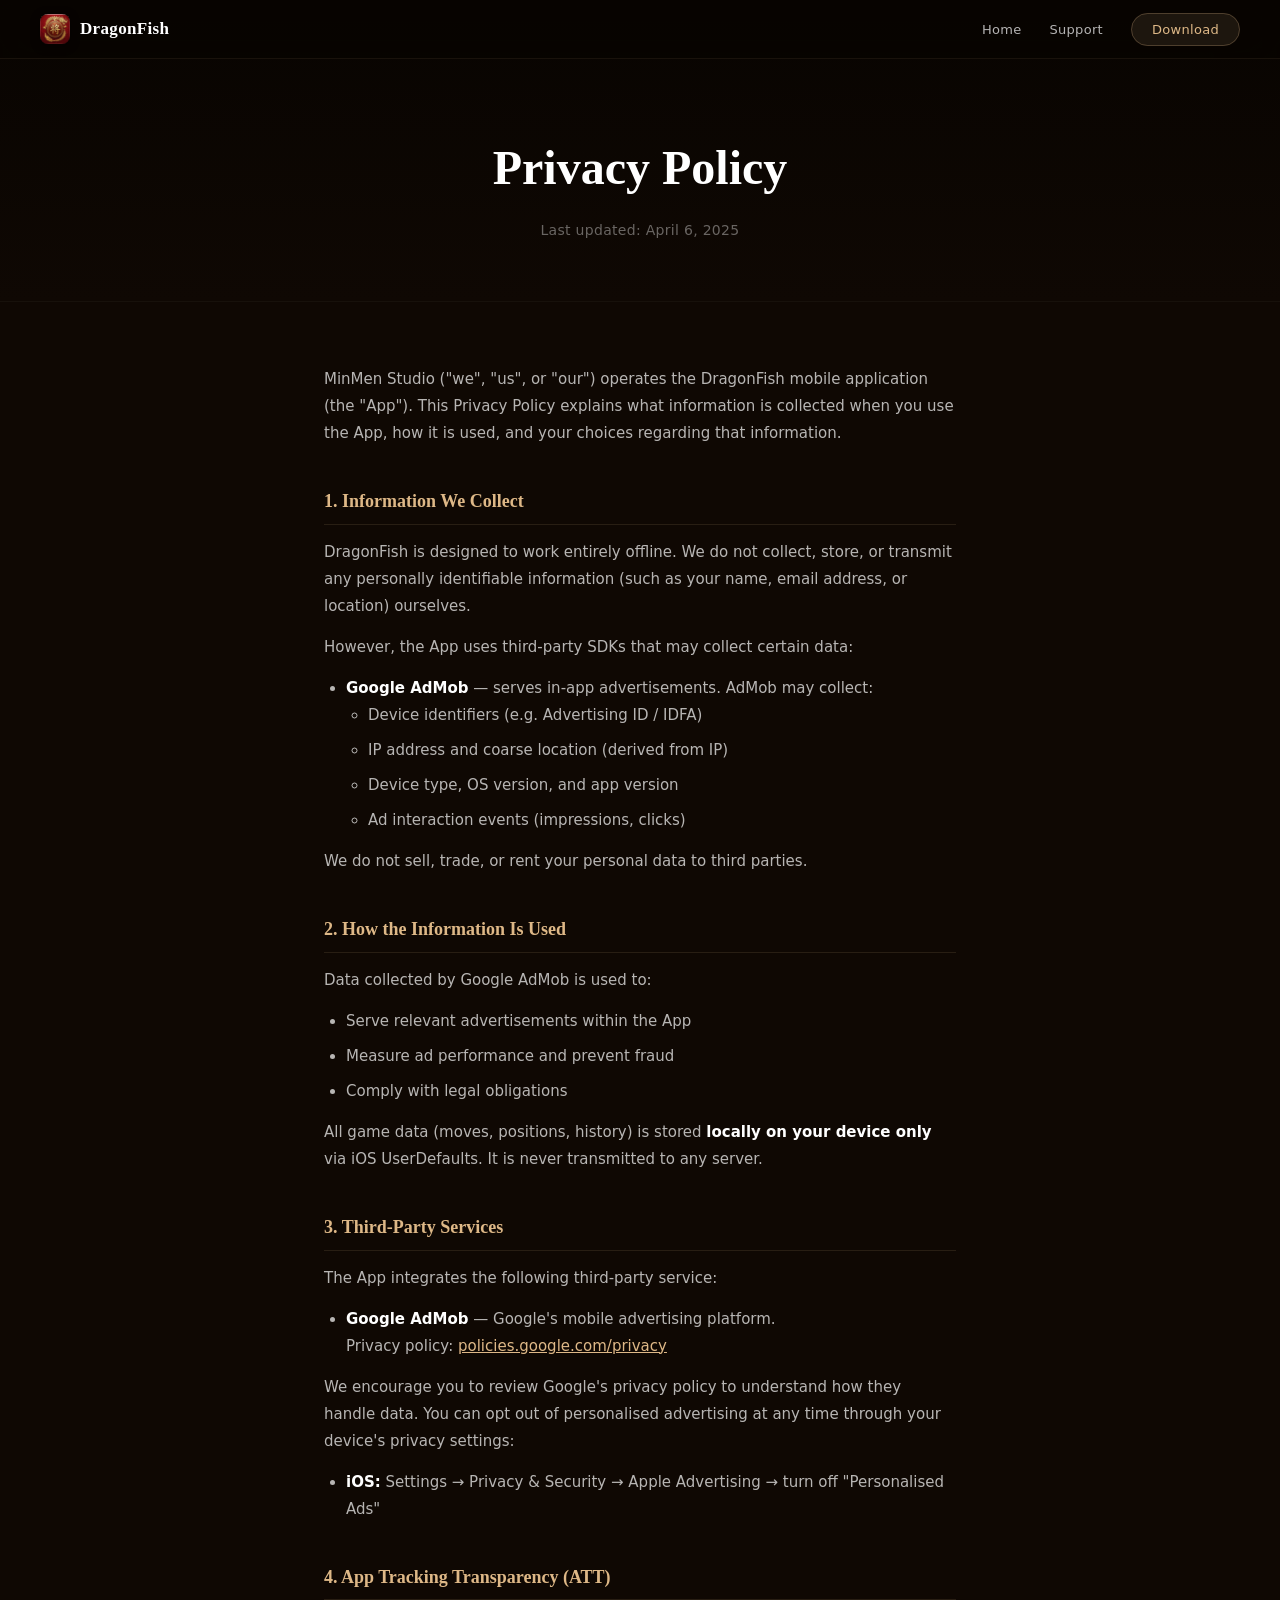
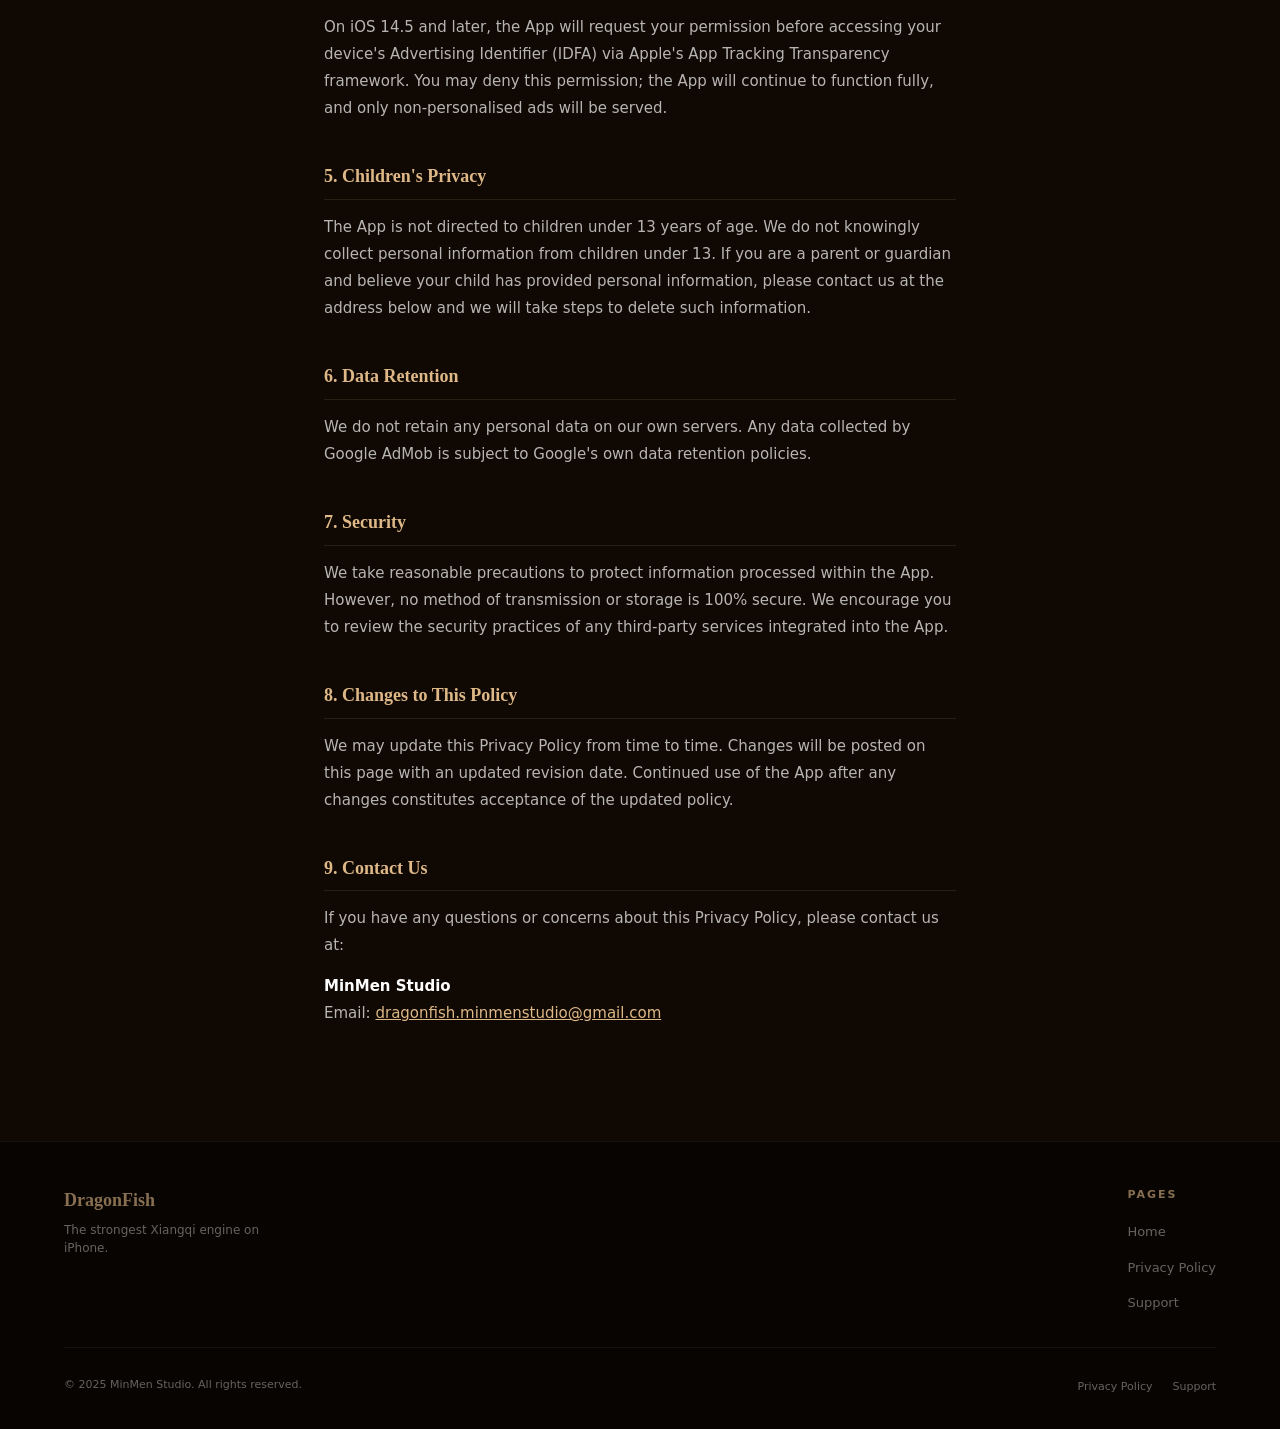
==== privacy.html @ 388de505 "Initial launch: homepage, privacy, support pages" ====
<!DOCTYPE html>
<html lang="en">
<head>
  <meta charset="UTF-8" />
  <meta name="viewport" content="width=device-width, initial-scale=1.0" />
  <title>Privacy Policy — DragonFish</title>
  <meta name="description" content="Privacy Policy for DragonFish — Xiangqi Engine iOS app." />
  <meta name="theme-color" content="#0f0803" />
  <link rel="icon" type="image/png" href="assets/icon/AppIcon-1024.png" />
  <link rel="stylesheet" href="assets/css/style.css" />
</head>
<body>

<!-- ====== NAVBAR ====== -->
<nav class="nav">
  <a href="index.html" class="nav-brand">
    <img src="assets/icon/AppIcon-1024.png" alt="DragonFish icon" />
    <span class="nav-brand-name">DragonFish</span>
  </a>
  <ul class="nav-links">
    <li><a href="index.html">Home</a></li>
    <li><a href="support.html">Support</a></li>
    <li><a href="index.html#download" class="nav-cta">Download</a></li>
  </ul>
</nav>

<!-- ====== PAGE HERO ====== -->
<div class="page-hero">
  <h1>Privacy Policy</h1>
  <p>Last updated: April 6, 2025</p>
</div>

<!-- ====== CONTENT ====== -->
<div class="page-content">

  <p>
    MinMen Studio ("we", "us", or "our") operates the DragonFish mobile application (the "App").
    This Privacy Policy explains what information is collected when you use the App, how it is used,
    and your choices regarding that information.
  </p>

  <h2>1. Information We Collect</h2>
  <p>
    DragonFish is designed to work entirely offline. We do not collect, store, or transmit any
    personally identifiable information (such as your name, email address, or location) ourselves.
  </p>
  <p>However, the App uses third-party SDKs that may collect certain data:</p>
  <ul>
    <li>
      <strong>Google AdMob</strong> — serves in-app advertisements. AdMob may collect:
      <ul>
        <li>Device identifiers (e.g. Advertising ID / IDFA)</li>
        <li>IP address and coarse location (derived from IP)</li>
        <li>Device type, OS version, and app version</li>
        <li>Ad interaction events (impressions, clicks)</li>
      </ul>
    </li>
  </ul>
  <p>
    We do not sell, trade, or rent your personal data to third parties.
  </p>

  <h2>2. How the Information Is Used</h2>
  <p>Data collected by Google AdMob is used to:</p>
  <ul>
    <li>Serve relevant advertisements within the App</li>
    <li>Measure ad performance and prevent fraud</li>
    <li>Comply with legal obligations</li>
  </ul>
  <p>
    All game data (moves, positions, history) is stored <strong>locally on your device only</strong>
    via iOS UserDefaults. It is never transmitted to any server.
  </p>

  <h2>3. Third-Party Services</h2>
  <p>The App integrates the following third-party service:</p>
  <ul>
    <li>
      <strong>Google AdMob</strong> — Google's mobile advertising platform.<br />
      Privacy policy: <a href="https://policies.google.com/privacy" target="_blank" rel="noopener noreferrer">policies.google.com/privacy</a>
    </li>
  </ul>
  <p>
    We encourage you to review Google's privacy policy to understand how they handle data.
    You can opt out of personalised advertising at any time through your device's privacy settings:
  </p>
  <ul>
    <li><strong>iOS:</strong> Settings → Privacy &amp; Security → Apple Advertising → turn off "Personalised Ads"</li>
  </ul>

  <h2>4. App Tracking Transparency (ATT)</h2>
  <p>
    On iOS 14.5 and later, the App will request your permission before accessing your device's
    Advertising Identifier (IDFA) via Apple's App Tracking Transparency framework. You may
    deny this permission; the App will continue to function fully, and only non-personalised
    ads will be served.
  </p>

  <h2>5. Children's Privacy</h2>
  <p>
    The App is not directed to children under 13 years of age. We do not knowingly collect
    personal information from children under 13. If you are a parent or guardian and believe
    your child has provided personal information, please contact us at the address below and
    we will take steps to delete such information.
  </p>

  <h2>6. Data Retention</h2>
  <p>
    We do not retain any personal data on our own servers. Any data collected by Google AdMob
    is subject to Google's own data retention policies.
  </p>

  <h2>7. Security</h2>
  <p>
    We take reasonable precautions to protect information processed within the App. However,
    no method of transmission or storage is 100% secure. We encourage you to review the
    security practices of any third-party services integrated into the App.
  </p>

  <h2>8. Changes to This Policy</h2>
  <p>
    We may update this Privacy Policy from time to time. Changes will be posted on this page
    with an updated revision date. Continued use of the App after any changes constitutes
    acceptance of the updated policy.
  </p>

  <h2>9. Contact Us</h2>
  <p>
    If you have any questions or concerns about this Privacy Policy, please contact us at:
  </p>
  <p>
    <strong>MinMen Studio</strong><br />
    Email: <a href="mailto:dragonfish.minmenstudio@gmail.com">dragonfish.minmenstudio@gmail.com</a>
  </p>

</div>

<!-- ====== FOOTER ====== -->
<footer>
  <div class="footer-inner">
    <div class="footer-top">
      <div class="footer-brand-col">
        <div class="footer-logo">DragonFish</div>
        <p>The strongest Xiangqi engine on iPhone.</p>
      </div>
      <nav class="footer-nav" aria-label="Footer navigation">
        <h4>Pages</h4>
        <ul>
          <li><a href="index.html">Home</a></li>
          <li><a href="privacy.html">Privacy Policy</a></li>
          <li><a href="support.html">Support</a></li>
        </ul>
      </nav>
    </div>
    <div class="footer-bottom">
      <span class="footer-copy">&copy; 2025 MinMen Studio. All rights reserved.</span>
      <ul class="footer-legal">
        <li><a href="privacy.html">Privacy Policy</a></li>
        <li><a href="support.html">Support</a></li>
      </ul>
    </div>
  </div>
</footer>

</body>
</html>
---- assets/css/style.css ----
/* ============================================================
   DragonFish — Shared Stylesheet
   dragonfishvn.github.io
   ============================================================ */

/* ----- Reset & Box Model ----- */
*, *::before, *::after { box-sizing: border-box; margin: 0; padding: 0; }
img, video { max-width: 100%; display: block; }
a { color: inherit; }

/* ----- Design Tokens ----- */
:root {
  --bg0:  #080401;
  --bg1:  #0f0803;
  --bg2:  #1a0c04;
  --bg3:  #241208;

  --gold:        #deb887;
  --gold-bright: #f5d28a;
  --gold-dim:    rgba(222,184,135,0.60);
  --gold-faint:  rgba(222,184,135,0.10);
  --red:         #9a1f1f;
  --red-glow:    rgba(154,31,31,0.15);

  --white:    #ffffff;
  --text-mid: rgba(255,255,255,0.70);
  --text-dim: rgba(255,255,255,0.38);

  --radius-card: 22px;
  --shadow-xl: 0 32px 80px rgba(0,0,0,0.70);
}

/* ----- Base ----- */
html { scroll-behavior: smooth; }

body {
  background: var(--bg1);
  color: var(--white);
  font-family: -apple-system, BlinkMacSystemFont, 'Segoe UI', system-ui, sans-serif;
  line-height: 1.6;
  overflow-x: hidden;
}

/* ----- Fonts ----- */
@import url('https://fonts.googleapis.com/css2?family=Cinzel:wght@400;700;900&display=swap');

.serif { font-family: 'Cinzel', 'Palatino Linotype', Georgia, serif; }

/* ============================================================
   NAVBAR
   ============================================================ */
.nav {
  position: fixed; top: 0; left: 0; right: 0; z-index: 200;
  display: flex; align-items: center; justify-content: space-between;
  padding: 14px 40px;
  background: rgba(8,4,1,0.80);
  backdrop-filter: blur(24px);
  -webkit-backdrop-filter: blur(24px);
  border-bottom: 1px solid rgba(222,184,135,0.08);
}

.nav-brand {
  display: flex; align-items: center; gap: 10px;
  text-decoration: none;
}

.nav-brand img {
  width: 30px; height: 30px;
  border-radius: 8px;
  box-shadow: 0 2px 8px rgba(0,0,0,0.5);
}

.nav-brand-name {
  font-family: 'Cinzel', Georgia, serif;
  font-size: 17px; font-weight: 700;
  color: var(--white);
  letter-spacing: 0.02em;
}

.nav-links {
  display: flex; align-items: center; gap: 28px;
  list-style: none;
}

.nav-links a {
  text-decoration: none;
  font-size: 13px; font-weight: 500;
  color: var(--text-mid);
  transition: color 0.2s;
  letter-spacing: 0.3px;
}

.nav-links a:hover { color: var(--gold); }

.nav-cta {
  padding: 8px 20px;
  background: var(--gold-faint);
  border: 1px solid rgba(222,184,135,0.25);
  border-radius: 20px;
  font-size: 13px; font-weight: 600;
  color: var(--gold) !important;
  transition: background 0.2s, border-color 0.2s !important;
}

.nav-cta:hover {
  background: rgba(222,184,135,0.18) !important;
  border-color: rgba(222,184,135,0.45) !important;
}

/* ============================================================
   HERO
   ============================================================ */
.hero {
  min-height: 100vh;
  display: flex; align-items: center;
  padding: 110px 5% 80px;
  position: relative; overflow: hidden;
}

/* Ambient glows — matches app background */
.hero-glow-red {
  position: absolute; top: -180px; left: -120px;
  width: 640px; height: 640px;
  background: radial-gradient(circle, rgba(154,31,31,0.09) 0%, transparent 68%);
  pointer-events: none;
}

.hero-glow-gold {
  position: absolute; bottom: -120px; right: -60px;
  width: 520px; height: 520px;
  background: radial-gradient(circle, rgba(222,184,135,0.06) 0%, transparent 68%);
  pointer-events: none;
}

.hero-inner {
  max-width: 1160px; margin: 0 auto; width: 100%;
  display: flex; align-items: center; gap: 80px;
}

/* ----- Hero Content ----- */
.hero-content { flex: 1; min-width: 0; }

.hero-icon {
  width: 90px; height: 90px;
  border-radius: 22px;
  box-shadow:
    0 12px 36px rgba(0,0,0,0.55),
    0 0 0 1px rgba(222,184,135,0.18);
  margin-bottom: 28px;
}

.hero-title {
  font-family: 'Cinzel', Georgia, serif;
  font-size: clamp(50px, 7.5vw, 82px);
  font-weight: 900;
  line-height: 1;
  color: var(--white);
  margin-bottom: 10px;
  letter-spacing: -0.01em;
}

.hero-tagline {
  font-size: 13px; font-weight: 600;
  letter-spacing: 2.5px; text-transform: uppercase;
  color: var(--gold-dim);
  margin-bottom: 6px;
}

/* Ornate divider — mirrors app's diamond + lines */
.divider {
  display: flex; align-items: center; gap: 10px;
  max-width: 220px;
  margin: 22px 0 28px;
}

.divider-line {
  flex: 1; height: 1px;
  background: linear-gradient(to right, transparent, var(--red), transparent);
}

.divider-diamond {
  width: 6px; height: 6px;
  background: var(--gold-dim);
  transform: rotate(45deg);
  flex-shrink: 0;
}

.hero-desc {
  font-size: 17px;
  color: var(--text-mid);
  max-width: 460px;
  margin-bottom: 44px;
  line-height: 1.75;
}

/* App Store CTA */
.cta-wrap { display: flex; align-items: center; gap: 16px; flex-wrap: wrap; }

.btn-appstore {
  display: inline-flex; align-items: center; gap: 12px;
  padding: 13px 26px;
  background: linear-gradient(135deg,
    rgba(245,210,138,0.13),
    rgba(199,138,61,0.08));
  border: 1px solid rgba(222,184,135,0.28);
  border-radius: 16px;
  text-decoration: none;
  color: var(--gold);
  font-size: 14px; font-weight: 600;
  transition: all 0.3s;
  cursor: default;
}

.btn-appstore:hover {
  background: linear-gradient(135deg,
    rgba(245,210,138,0.20),
    rgba(199,138,61,0.14));
  border-color: rgba(222,184,135,0.48);
  transform: translateY(-2px);
  box-shadow: 0 8px 28px rgba(222,184,135,0.08);
}

.btn-appstore svg { width: 22px; height: 22px; fill: var(--gold); flex-shrink: 0; }

.btn-store-text small {
  display: block; font-size: 10px;
  font-weight: 400; letter-spacing: 0.5px;
  opacity: 0.65;
}

.btn-store-text strong { display: block; font-size: 16px; font-weight: 700; }

.badge-soon {
  display: inline-flex; align-items: center;
  padding: 5px 13px; border-radius: 20px;
  background: rgba(154,31,31,0.25);
  border: 1px solid rgba(154,31,31,0.50);
  font-size: 10px; font-weight: 700;
  letter-spacing: 1.5px; text-transform: uppercase;
  color: #ff9090;
}

/* ----- Phone Mockup ----- */
.hero-mockup {
  flex: 0 0 auto;
  display: flex; justify-content: center;
}

.phone-wrap {
  position: relative;
  animation: float 5s ease-in-out infinite;
}

@keyframes float {
  0%, 100% { transform: translateY(0px); }
  50%       { transform: translateY(-14px); }
}

.phone-frame {
  width: 270px;
  background: #0e0e0e;
  border-radius: 52px;
  padding: 14px;
  position: relative;
  box-shadow:
    0 0 0 2px #282828,
    0 0 0 5px #111,
    0 60px 120px rgba(0,0,0,0.75),
    0 0 80px rgba(222,184,135,0.05);
}

/* Dynamic Island */
.phone-frame::before {
  content: '';
  position: absolute;
  top: 14px; left: 50%; transform: translateX(-50%);
  width: 96px; height: 30px;
  background: #0e0e0e;
  border-radius: 0 0 22px 22px;
  z-index: 2;
}

.phone-screen {
  border-radius: 40px;
  overflow: hidden;
  background: #000;
  /* push content below dynamic island */
  padding-top: 18px;
}

.phone-screen img {
  width: 100%;
  display: block;
}

/* ============================================================
   FEATURES
   ============================================================ */
.features {
  padding: 110px 5%;
  background: linear-gradient(180deg, var(--bg1) 0%, var(--bg2) 100%);
}

.section-header {
  text-align: center;
  margin-bottom: 64px;
}

.section-eyebrow {
  font-size: 11px; font-weight: 600;
  letter-spacing: 3px; text-transform: uppercase;
  color: var(--gold-dim);
  margin-bottom: 12px;
}

.section-title {
  font-family: 'Cinzel', Georgia, serif;
  font-size: clamp(26px, 3.5vw, 42px);
  font-weight: 700; color: var(--white);
}

.features-grid {
  max-width: 1100px; margin: 0 auto;
  display: grid;
  grid-template-columns: repeat(auto-fit, minmax(300px, 1fr));
  gap: 22px;
}

/* ----- Feature Card ----- */
.feature-card {
  border-radius: var(--radius-card);
  overflow: hidden;
  border: 1px solid rgba(255,255,255,0.06);
  transition: transform 0.35s cubic-bezier(0.22,1,0.36,1), box-shadow 0.35s;
}

.feature-card:hover {
  transform: translateY(-8px);
  box-shadow: 0 28px 70px rgba(0,0,0,0.55);
}

.feature-card-body {
  padding: 34px 30px 26px;
  position: relative; overflow: hidden;
}

/* Ambient glow in card top-left */
.feature-card-body::before {
  content: '';
  position: absolute; top: -60px; left: -60px;
  width: 220px; height: 220px;
  border-radius: 50%;
  opacity: 0.18;
  pointer-events: none;
}

.feature-circle {
  width: 70px; height: 70px;
  border-radius: 50%;
  display: flex; align-items: center; justify-content: center;
  font-size: 26px;
  margin-bottom: 20px;
  box-shadow:
    0 8px 24px rgba(0,0,0,0.45),
    inset 0 1px 0 rgba(255,255,255,0.22),
    0 0 0 3px rgba(0,0,0,0.35);
  position: relative; z-index: 1;
}

.feature-card-body h3 {
  font-family: 'Cinzel', Georgia, serif;
  font-size: 20px; font-weight: 700;
  color: var(--white); margin-bottom: 4px;
}

.feature-card-body .feature-sub {
  font-size: 11px; font-weight: 600;
  letter-spacing: 2px; text-transform: uppercase;
  margin-bottom: 12px;
  opacity: 0.55;
}

.feature-card-body p {
  font-size: 14px; color: var(--text-mid); line-height: 1.65;
}

.feature-screenshot-wrap {
  display: flex; justify-content: center;
  padding: 0 32px;
}

.feature-screenshot {
  width: 150px;
  border-radius: 26px 26px 0 0;
  box-shadow: 0 -8px 40px rgba(0,0,0,0.55);
}

/* -- Train (Gold) -- */
.card-train .feature-card-body {
  background: linear-gradient(145deg, #251500, #160b00);
}
.card-train .feature-card-body::before {
  background: radial-gradient(circle, #c78a3d, transparent);
}
.card-train .feature-circle {
  background: radial-gradient(circle at 38% 30%, #f5d28a, #c78a3d 50%, #852e0f);
}
.card-train .feature-sub { color: #f5d28a; }
.card-train .feature-screenshot-wrap {
  background: linear-gradient(180deg, #160b00, var(--bg1));
}

/* -- Capture (Teal) -- */
.card-capture .feature-card-body {
  background: linear-gradient(145deg, #051422, #030c18);
}
.card-capture .feature-card-body::before {
  background: radial-gradient(circle, #296189, transparent);
}
.card-capture .feature-circle {
  background: radial-gradient(circle at 38% 30%, #52999e, #296189 50%, #14335c);
}
.card-capture .feature-sub { color: #52999e; }
.card-capture .feature-screenshot-wrap {
  background: linear-gradient(180deg, #030c18, var(--bg1));
}

/* -- Analysis (Purple) -- */
.card-analysis .feature-card-body {
  background: linear-gradient(145deg, #110820, #09040f);
}
.card-analysis .feature-card-body::before {
  background: radial-gradient(circle, #421e66, transparent);
}
.card-analysis .feature-circle {
  background: radial-gradient(circle at 38% 30%, #7b4aa6, #421e66 50%, #240f3d);
}
.card-analysis .feature-sub { color: #9b6bc4; }
.card-analysis .feature-screenshot-wrap {
  background: linear-gradient(180deg, #09040f, var(--bg1));
}

/* ============================================================
   ENGINE SECTION
   ============================================================ */
.engine {
  padding: 110px 5%;
  text-align: center;
  position: relative;
  overflow: hidden;
}

.engine::before {
  content: '';
  position: absolute; top: 50%; left: 50%;
  transform: translate(-50%, -50%);
  width: 700px; height: 700px;
  background: radial-gradient(circle, rgba(154,31,31,0.06) 0%, transparent 65%);
  pointer-events: none;
}

.engine-inner { max-width: 720px; margin: 0 auto; position: relative; z-index: 1; }

.engine-badge {
  display: inline-block; margin-bottom: 24px;
  padding: 6px 18px; border-radius: 20px;
  background: rgba(154,31,31,0.18);
  border: 1px solid rgba(154,31,31,0.40);
  font-size: 11px; font-weight: 700;
  letter-spacing: 2px; text-transform: uppercase;
  color: #ff9090;
}

.engine h2 {
  font-family: 'Cinzel', Georgia, serif;
  font-size: clamp(26px, 3.8vw, 42px);
  font-weight: 700; margin-bottom: 20px;
}

.engine p {
  font-size: 16px; color: var(--text-mid);
  line-height: 1.80; margin-bottom: 16px;
}

.stats-row {
  display: grid;
  grid-template-columns: repeat(3, 1fr);
  gap: 16px; margin-top: 52px;
}

.stat-box {
  padding: 28px 16px;
  background: rgba(255,255,255,0.025);
  border: 1px solid rgba(222,184,135,0.10);
  border-radius: 18px;
  transition: border-color 0.3s;
}

.stat-box:hover { border-color: rgba(222,184,135,0.24); }

.stat-value {
  font-family: 'Cinzel', Georgia, serif;
  font-size: 30px; font-weight: 900;
  color: var(--gold);
  margin-bottom: 6px;
  line-height: 1;
}

.stat-label {
  font-size: 11px; color: var(--text-dim);
  letter-spacing: 1.2px; text-transform: uppercase;
}

/* ============================================================
   FOOTER
   ============================================================ */
footer {
  padding: 44px 5% 32px;
  border-top: 1px solid rgba(222,184,135,0.07);
  background: var(--bg0);
}

.footer-inner {
  max-width: 1160px; margin: 0 auto;
}

.footer-top {
  display: flex; align-items: flex-start;
  justify-content: space-between;
  gap: 32px; flex-wrap: wrap;
  margin-bottom: 32px;
}

.footer-brand-col .footer-logo {
  font-family: 'Cinzel', Georgia, serif;
  font-size: 18px; font-weight: 700;
  color: var(--gold-dim);
  margin-bottom: 6px;
}

.footer-brand-col p {
  font-size: 12px; color: var(--text-dim);
  max-width: 220px; line-height: 1.5;
}

.footer-nav h4 {
  font-size: 11px; font-weight: 600;
  letter-spacing: 2px; text-transform: uppercase;
  color: var(--gold-dim); margin-bottom: 14px;
}

.footer-nav ul { list-style: none; display: flex; flex-direction: column; gap: 10px; }

.footer-nav a {
  text-decoration: none; font-size: 13px;
  color: var(--text-dim); transition: color 0.2s;
}

.footer-nav a:hover { color: var(--gold); }

.footer-bottom {
  border-top: 1px solid rgba(255,255,255,0.05);
  padding-top: 24px;
  display: flex; align-items: center; justify-content: space-between;
  flex-wrap: wrap; gap: 12px;
}

.footer-copy {
  font-size: 11px; color: var(--text-dim);
}

.footer-legal {
  display: flex; gap: 20px; list-style: none;
}

.footer-legal a {
  text-decoration: none; font-size: 11px;
  color: var(--text-dim); transition: color 0.2s;
}

.footer-legal a:hover { color: var(--gold); }

/* ============================================================
   INNER PAGES (privacy / support)
   ============================================================ */
.page-hero {
  padding: 130px 5% 60px;
  text-align: center;
  background: linear-gradient(180deg, var(--bg0) 0%, var(--bg1) 100%);
  border-bottom: 1px solid rgba(222,184,135,0.07);
}

.page-hero h1 {
  font-family: 'Cinzel', Georgia, serif;
  font-size: clamp(28px, 4vw, 48px);
  font-weight: 700; margin-bottom: 12px;
}

.page-hero p {
  font-size: 14px; color: var(--text-dim);
  letter-spacing: 0.3px;
}

.page-content {
  max-width: 760px; margin: 0 auto;
  padding: 64px 5% 100px;
}

.page-content h2 {
  font-family: 'Cinzel', Georgia, serif;
  font-size: 18px; font-weight: 700;
  color: var(--gold);
  margin: 40px 0 14px;
  padding-bottom: 8px;
  border-bottom: 1px solid rgba(222,184,135,0.12);
}

.page-content h2:first-child { margin-top: 0; }

.page-content p, .page-content li {
  font-size: 15px; color: var(--text-mid);
  line-height: 1.80; margin-bottom: 14px;
}

.page-content ul, .page-content ol {
  padding-left: 22px; margin-bottom: 14px;
}

.page-content li { margin-bottom: 8px; }

.page-content a { color: var(--gold); text-decoration: underline; }
.page-content a:hover { color: var(--gold-bright); }

.page-content strong { color: var(--white); font-weight: 600; }

/* Support FAQ */
.faq-item {
  border: 1px solid rgba(222,184,135,0.10);
  border-radius: 14px; padding: 22px 24px;
  margin-bottom: 14px;
  background: rgba(255,255,255,0.02);
}

.faq-q {
  font-size: 15px; font-weight: 600;
  color: var(--white); margin-bottom: 8px;
}

.faq-a {
  font-size: 14px; color: var(--text-mid);
  line-height: 1.70; margin: 0 !important;
}

.contact-box {
  margin-top: 48px; padding: 32px;
  border: 1px solid rgba(222,184,135,0.18);
  border-radius: 18px;
  background: rgba(222,184,135,0.04);
  text-align: center;
}

.contact-box h2 { margin-top: 0; border: none; }

.contact-box p { font-size: 15px; color: var(--text-mid); }

.btn-contact {
  display: inline-block; margin-top: 18px;
  padding: 12px 28px; border-radius: 12px;
  background: var(--gold-faint);
  border: 1px solid rgba(222,184,135,0.28);
  text-decoration: none;
  color: var(--gold); font-weight: 600; font-size: 14px;
  transition: background 0.2s, border-color 0.2s;
}

.btn-contact:hover {
  background: rgba(222,184,135,0.15) !important;
  border-color: rgba(222,184,135,0.45);
  text-decoration: none !important;
}

/* ============================================================
   RESPONSIVE
   ============================================================ */
@media (max-width: 860px) {
  .nav { padding: 14px 24px; }

  .hero-inner {
    flex-direction: column;
    gap: 52px;
    text-align: center;
  }

  .hero-icon { margin-left: auto; margin-right: auto; }

  .divider { margin-left: auto; margin-right: auto; }

  .hero-desc { margin-left: auto; margin-right: auto; }

  .cta-wrap { justify-content: center; }

  .hero-mockup { order: -1; }

  .phone-frame { width: 220px; }

  .stats-row { grid-template-columns: 1fr; max-width: 320px; margin-left: auto; margin-right: auto; }

  .footer-top { flex-direction: column; align-items: center; text-align: center; }
  .footer-brand-col p { margin: 0 auto; }
  .footer-bottom { justify-content: center; }
}

@media (max-width: 480px) {
  .nav-links .nav-hide-sm { display: none; }
  .features-grid { grid-template-columns: 1fr; }
  .page-content { padding: 48px 5% 80px; }
}
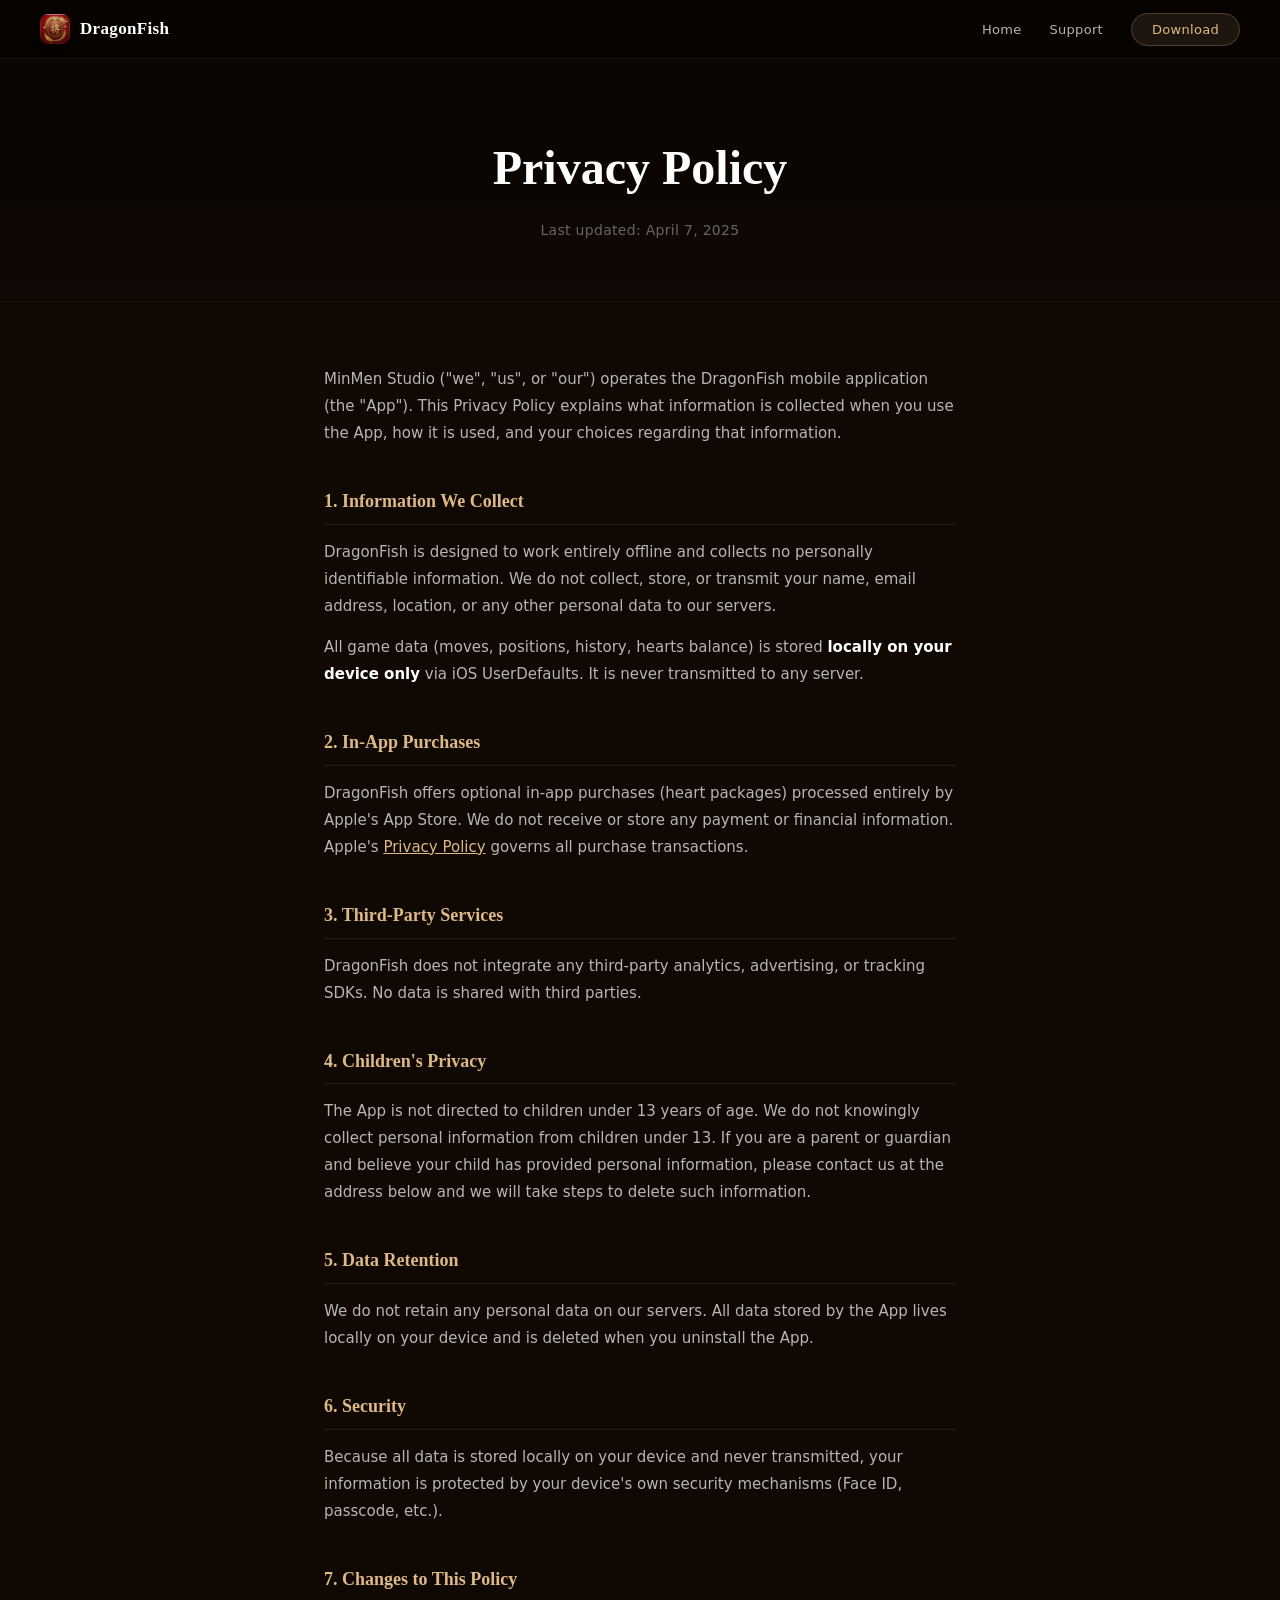
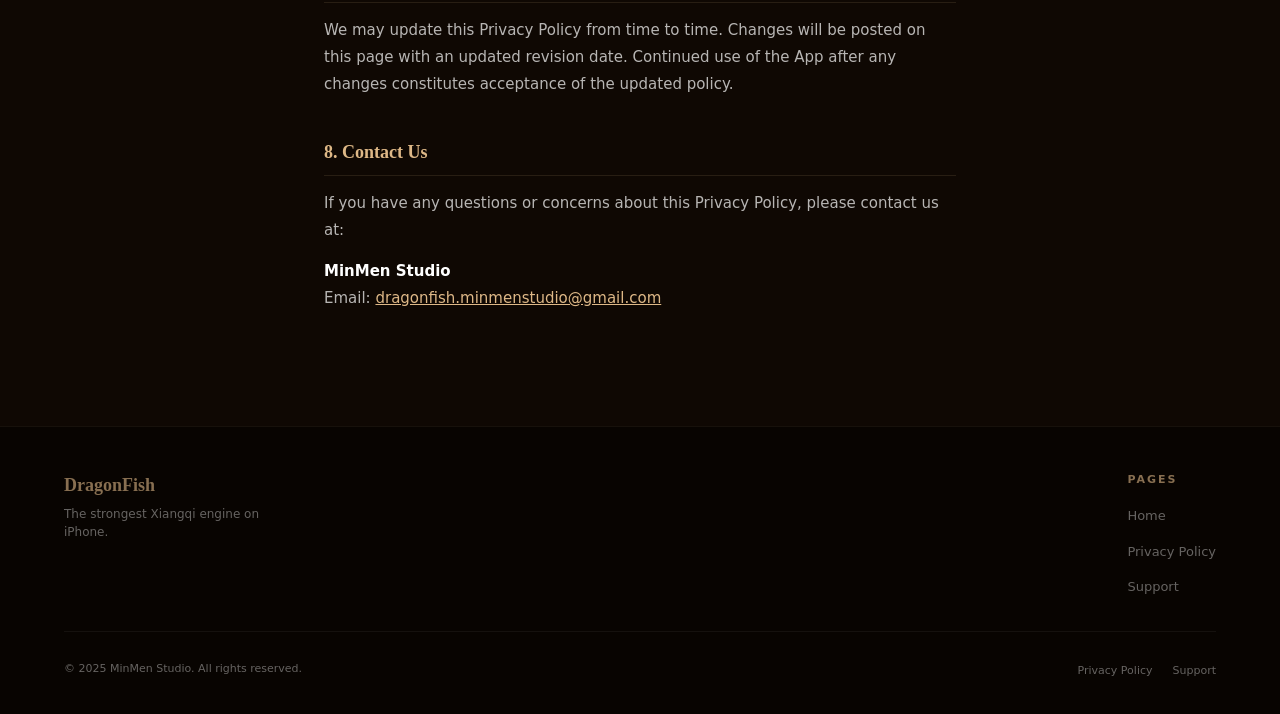
==== commit 16f5b082: "Remove ads content, rewrite privacy policy, fix mobile nav overlap" ====
--- a/privacy.html
+++ b/privacy.html
@@ -27,7 +27,7 @@
 <!-- ====== PAGE HERO ====== -->
 <div class="page-hero">
   <h1>Privacy Policy</h1>
-  <p>Last updated: April 6, 2025</p>
+  <p>Last updated: April 7, 2025</p>
 </div>
 
 <!-- ====== CONTENT ====== -->
@@ -41,62 +41,30 @@
 
   <h2>1. Information We Collect</h2>
   <p>
-    DragonFish is designed to work entirely offline. We do not collect, store, or transmit any
-    personally identifiable information (such as your name, email address, or location) ourselves.
+    DragonFish is designed to work entirely offline and collects no personally identifiable
+    information. We do not collect, store, or transmit your name, email address, location,
+    or any other personal data to our servers.
   </p>
-  <p>However, the App uses third-party SDKs that may collect certain data:</p>
-  <ul>
-    <li>
-      <strong>Google AdMob</strong> — serves in-app advertisements. AdMob may collect:
-      <ul>
-        <li>Device identifiers (e.g. Advertising ID / IDFA)</li>
-        <li>IP address and coarse location (derived from IP)</li>
-        <li>Device type, OS version, and app version</li>
-        <li>Ad interaction events (impressions, clicks)</li>
-      </ul>
-    </li>
-  </ul>
   <p>
-    We do not sell, trade, or rent your personal data to third parties.
+    All game data (moves, positions, history, hearts balance) is stored <strong>locally on your
+    device only</strong> via iOS UserDefaults. It is never transmitted to any server.
   </p>
 
-  <h2>2. How the Information Is Used</h2>
-  <p>Data collected by Google AdMob is used to:</p>
-  <ul>
-    <li>Serve relevant advertisements within the App</li>
-    <li>Measure ad performance and prevent fraud</li>
-    <li>Comply with legal obligations</li>
-  </ul>
+  <h2>2. In-App Purchases</h2>
   <p>
-    All game data (moves, positions, history) is stored <strong>locally on your device only</strong>
-    via iOS UserDefaults. It is never transmitted to any server.
+    DragonFish offers optional in-app purchases (heart packages) processed entirely by Apple's
+    App Store. We do not receive or store any payment or financial information. Apple's
+    <a href="https://www.apple.com/legal/privacy/" target="_blank" rel="noopener noreferrer">Privacy Policy</a>
+    governs all purchase transactions.
   </p>
 
   <h2>3. Third-Party Services</h2>
-  <p>The App integrates the following third-party service:</p>
-  <ul>
-    <li>
-      <strong>Google AdMob</strong> — Google's mobile advertising platform.<br />
-      Privacy policy: <a href="https://policies.google.com/privacy" target="_blank" rel="noopener noreferrer">policies.google.com/privacy</a>
-    </li>
-  </ul>
   <p>
-    We encourage you to review Google's privacy policy to understand how they handle data.
-    You can opt out of personalised advertising at any time through your device's privacy settings:
-  </p>
-  <ul>
-    <li><strong>iOS:</strong> Settings → Privacy &amp; Security → Apple Advertising → turn off "Personalised Ads"</li>
-  </ul>
-
-  <h2>4. App Tracking Transparency (ATT)</h2>
-  <p>
-    On iOS 14.5 and later, the App will request your permission before accessing your device's
-    Advertising Identifier (IDFA) via Apple's App Tracking Transparency framework. You may
-    deny this permission; the App will continue to function fully, and only non-personalised
-    ads will be served.
+    DragonFish does not integrate any third-party analytics, advertising, or tracking SDKs.
+    No data is shared with third parties.
   </p>
 
-  <h2>5. Children's Privacy</h2>
+  <h2>4. Children's Privacy</h2>
   <p>
     The App is not directed to children under 13 years of age. We do not knowingly collect
     personal information from children under 13. If you are a parent or guardian and believe
@@ -104,27 +72,26 @@
     we will take steps to delete such information.
   </p>
 
-  <h2>6. Data Retention</h2>
+  <h2>5. Data Retention</h2>
   <p>
-    We do not retain any personal data on our own servers. Any data collected by Google AdMob
-    is subject to Google's own data retention policies.
+    We do not retain any personal data on our servers. All data stored by the App lives
+    locally on your device and is deleted when you uninstall the App.
   </p>
 
-  <h2>7. Security</h2>
+  <h2>6. Security</h2>
   <p>
-    We take reasonable precautions to protect information processed within the App. However,
-    no method of transmission or storage is 100% secure. We encourage you to review the
-    security practices of any third-party services integrated into the App.
+    Because all data is stored locally on your device and never transmitted, your information
+    is protected by your device's own security mechanisms (Face ID, passcode, etc.).
   </p>
 
-  <h2>8. Changes to This Policy</h2>
+  <h2>7. Changes to This Policy</h2>
   <p>
     We may update this Privacy Policy from time to time. Changes will be posted on this page
     with an updated revision date. Continued use of the App after any changes constitutes
     acceptance of the updated policy.
   </p>
 
-  <h2>9. Contact Us</h2>
+  <h2>8. Contact Us</h2>
   <p>
     If you have any questions or concerns about this Privacy Policy, please contact us at:
   </p>
--- a/assets/css/style.css
+++ b/assets/css/style.css
@@ -714,4 +714,11 @@
   .nav-links .nav-hide-sm { display: none; }
   .features-grid { grid-template-columns: 1fr; }
   .page-content { padding: 48px 5% 80px; }
-}
+
+  /* Tighter nav on small phones — prevent overlap */
+  .nav { padding: 10px 16px; }
+  .nav-brand-name { font-size: 14px; }
+  .nav-links { gap: 12px; }
+  .nav-links a { font-size: 12px; }
+  .nav-cta { padding: 6px 14px; font-size: 12px; }
+}
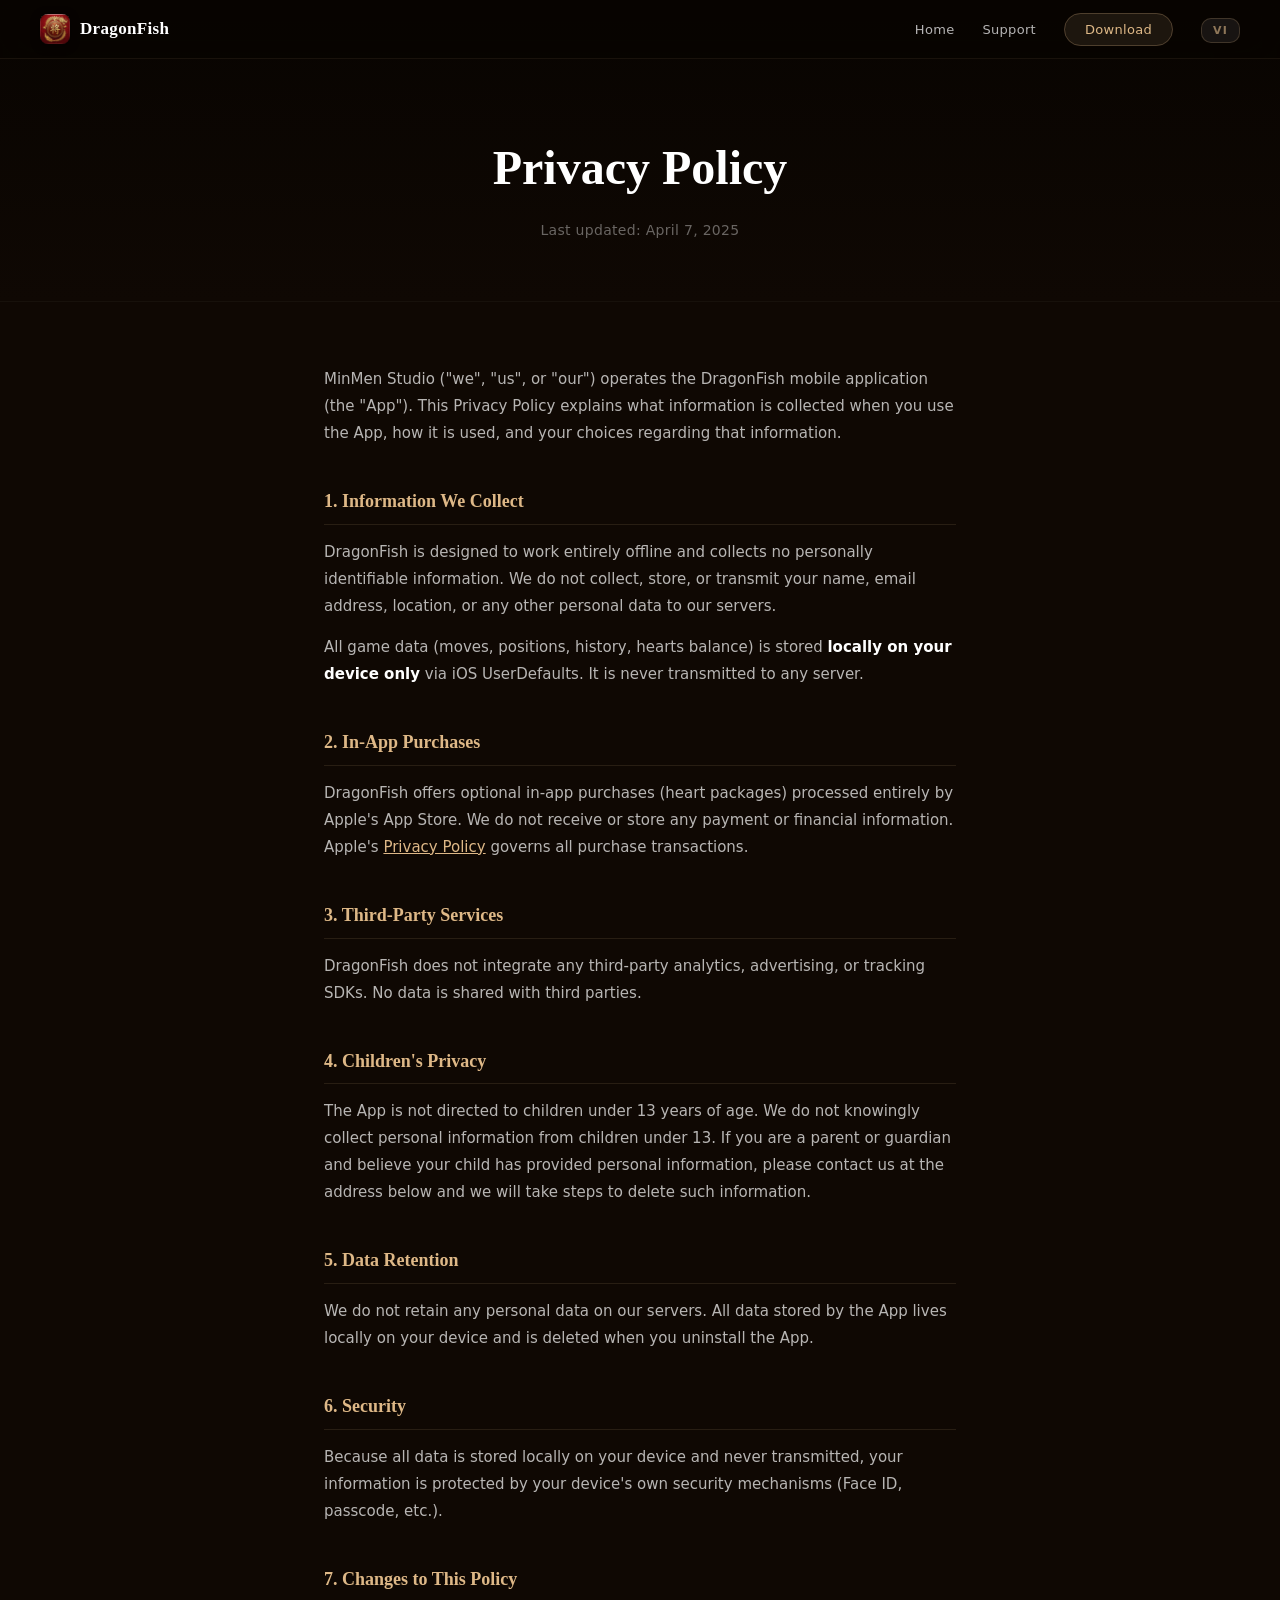
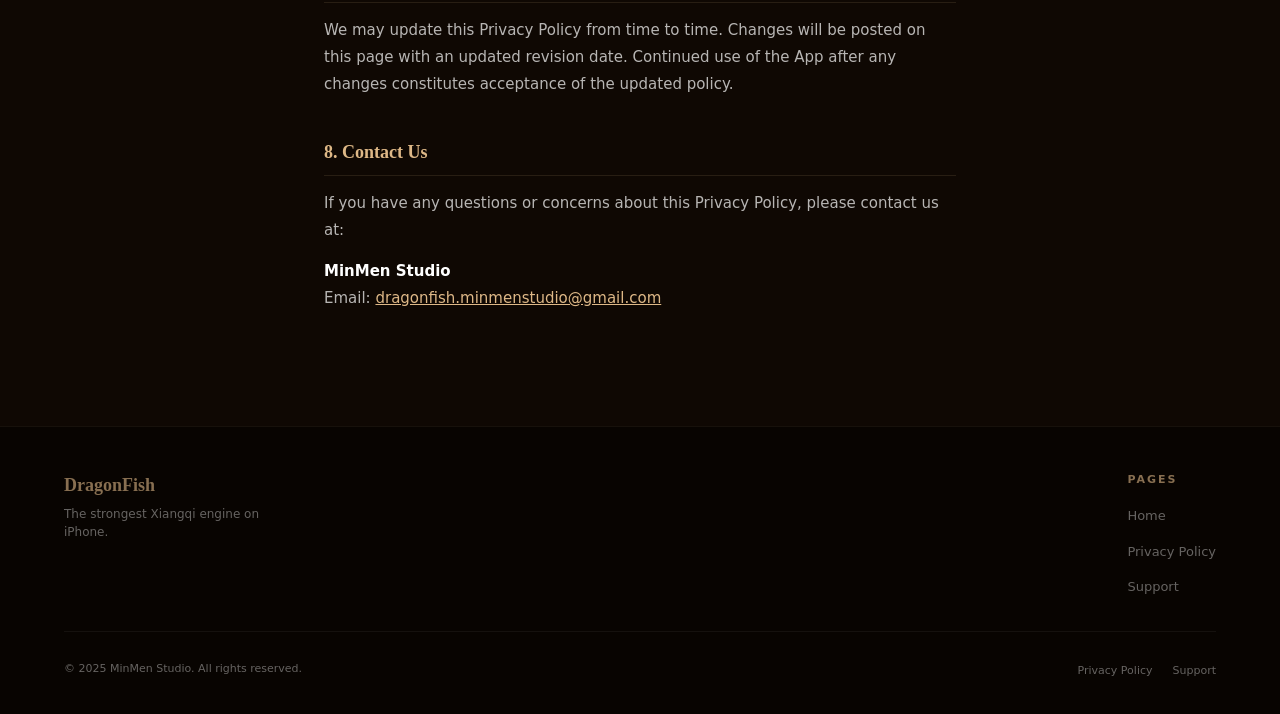
==== commit c924ef3b: "Add Vietnamese i18n: auto-detect language, manual toggle button - Add assets/js/i18n.js with full EN" ====
--- a/privacy.html
+++ b/privacy.html
@@ -9,7 +9,7 @@
   <link rel="icon" type="image/png" href="assets/icon/AppIcon-1024.png" />
   <link rel="stylesheet" href="assets/css/style.css" />
 </head>
-<body>
+<body data-page="privacy">
 
 <!-- ====== NAVBAR ====== -->
 <nav class="nav">
@@ -18,84 +18,85 @@
     <span class="nav-brand-name">DragonFish</span>
   </a>
   <ul class="nav-links">
-    <li><a href="index.html">Home</a></li>
-    <li><a href="support.html">Support</a></li>
-    <li><a href="index.html#download" class="nav-cta">Download</a></li>
+    <li><a href="index.html" data-i18n="nav.home">Home</a></li>
+    <li><a href="support.html" data-i18n="nav.support">Support</a></li>
+    <li><a href="index.html#download" class="nav-cta" data-i18n="nav.download">Download</a></li>
+    <li><button class="lang-toggle" id="lang-toggle" aria-label="Switch language">VI</button></li>
   </ul>
 </nav>
 
 <!-- ====== PAGE HERO ====== -->
 <div class="page-hero">
-  <h1>Privacy Policy</h1>
-  <p>Last updated: April 7, 2025</p>
+  <h1 data-i18n="privacy.hero.title">Privacy Policy</h1>
+  <p data-i18n="privacy.hero.sub">Last updated: April 7, 2025</p>
 </div>
 
 <!-- ====== CONTENT ====== -->
 <div class="page-content">
 
-  <p>
+  <p data-i18n="privacy.intro">
     MinMen Studio ("we", "us", or "our") operates the DragonFish mobile application (the "App").
     This Privacy Policy explains what information is collected when you use the App, how it is used,
     and your choices regarding that information.
   </p>
 
-  <h2>1. Information We Collect</h2>
-  <p>
+  <h2 data-i18n="privacy.h1">1. Information We Collect</h2>
+  <p data-i18n="privacy.1.p1">
     DragonFish is designed to work entirely offline and collects no personally identifiable
     information. We do not collect, store, or transmit your name, email address, location,
     or any other personal data to our servers.
   </p>
-  <p>
+  <p data-i18n-html="privacy.1.p2">
     All game data (moves, positions, history, hearts balance) is stored <strong>locally on your
     device only</strong> via iOS UserDefaults. It is never transmitted to any server.
   </p>
 
-  <h2>2. In-App Purchases</h2>
-  <p>
+  <h2 data-i18n="privacy.h2">2. In-App Purchases</h2>
+  <p data-i18n-html="privacy.2.p">
     DragonFish offers optional in-app purchases (heart packages) processed entirely by Apple's
     App Store. We do not receive or store any payment or financial information. Apple's
     <a href="https://www.apple.com/legal/privacy/" target="_blank" rel="noopener noreferrer">Privacy Policy</a>
     governs all purchase transactions.
   </p>
 
-  <h2>3. Third-Party Services</h2>
-  <p>
+  <h2 data-i18n="privacy.h3">3. Third-Party Services</h2>
+  <p data-i18n="privacy.3.p">
     DragonFish does not integrate any third-party analytics, advertising, or tracking SDKs.
     No data is shared with third parties.
   </p>
 
-  <h2>4. Children's Privacy</h2>
-  <p>
+  <h2 data-i18n="privacy.h4">4. Children's Privacy</h2>
+  <p data-i18n="privacy.4.p">
     The App is not directed to children under 13 years of age. We do not knowingly collect
     personal information from children under 13. If you are a parent or guardian and believe
     your child has provided personal information, please contact us at the address below and
     we will take steps to delete such information.
   </p>
 
-  <h2>5. Data Retention</h2>
-  <p>
+  <h2 data-i18n="privacy.h5">5. Data Retention</h2>
+  <p data-i18n="privacy.5.p">
     We do not retain any personal data on our servers. All data stored by the App lives
     locally on your device and is deleted when you uninstall the App.
   </p>
 
-  <h2>6. Security</h2>
-  <p>
+  <h2 data-i18n="privacy.h6">6. Security</h2>
+  <p data-i18n="privacy.6.p">
     Because all data is stored locally on your device and never transmitted, your information
     is protected by your device's own security mechanisms (Face ID, passcode, etc.).
   </p>
 
-  <h2>7. Changes to This Policy</h2>
-  <p>
+  <h2 data-i18n="privacy.h7">7. Changes to This Policy</h2>
+  <p data-i18n="privacy.7.p">
     We may update this Privacy Policy from time to time. Changes will be posted on this page
     with an updated revision date. Continued use of the App after any changes constitutes
     acceptance of the updated policy.
   </p>
 
-  <h2>8. Contact Us</h2>
-  <p>
+  <h2 data-i18n="privacy.h8">8. Contact Us</h2>
+  <p data-i18n="privacy.8.p1">
     If you have any questions or concerns about this Privacy Policy, please contact us at:
   </p>
-  <p>
+  <p data-i18n-html="privacy.8.p2">
     <strong>MinMen Studio</strong><br />
     Email: <a href="mailto:dragonfish.minmenstudio@gmail.com">dragonfish.minmenstudio@gmail.com</a>
   </p>
@@ -108,26 +109,27 @@
     <div class="footer-top">
       <div class="footer-brand-col">
         <div class="footer-logo">DragonFish</div>
-        <p>The strongest Xiangqi engine on iPhone.</p>
+        <p data-i18n="footer.desc.short">The strongest Xiangqi engine on iPhone.</p>
       </div>
       <nav class="footer-nav" aria-label="Footer navigation">
-        <h4>Pages</h4>
+        <h4 data-i18n="footer.pages">Pages</h4>
         <ul>
-          <li><a href="index.html">Home</a></li>
-          <li><a href="privacy.html">Privacy Policy</a></li>
-          <li><a href="support.html">Support</a></li>
+          <li><a href="index.html" data-i18n="nav.home">Home</a></li>
+          <li><a href="privacy.html" data-i18n="footer.privacy">Privacy Policy</a></li>
+          <li><a href="support.html" data-i18n="footer.support">Support</a></li>
         </ul>
       </nav>
     </div>
     <div class="footer-bottom">
-      <span class="footer-copy">&copy; 2025 MinMen Studio. All rights reserved.</span>
+      <span class="footer-copy" data-i18n="footer.copy">&copy; 2025 MinMen Studio. All rights reserved.</span>
       <ul class="footer-legal">
-        <li><a href="privacy.html">Privacy Policy</a></li>
-        <li><a href="support.html">Support</a></li>
+        <li><a href="privacy.html" data-i18n="footer.privacy">Privacy Policy</a></li>
+        <li><a href="support.html" data-i18n="footer.support">Support</a></li>
       </ul>
     </div>
   </div>
 </footer>
 
+<script src="assets/js/i18n.js"></script>
 </body>
 </html>
--- a/assets/css/style.css
+++ b/assets/css/style.css
@@ -208,7 +208,7 @@
   color: var(--gold);
   font-size: 14px; font-weight: 600;
   transition: all 0.3s;
-  cursor: default;
+  cursor: pointer;
 }
 
 .btn-appstore:hover {
@@ -679,6 +679,35 @@
   text-decoration: none !important;
 }
 
+/* ----- Footer Social Icons ----- */
+.footer-social {
+  display: flex; gap: 10px; margin-top: 14px;
+}
+
+.footer-social a {
+  display: flex; align-items: center; justify-content: center;
+  width: 34px; height: 34px;
+  border-radius: 8px;
+  background: rgba(255,255,255,0.05);
+  border: 1px solid rgba(222,184,135,0.12);
+  transition: background 0.2s, border-color 0.2s, transform 0.2s;
+  text-decoration: none;
+}
+
+.footer-social a:hover {
+  background: rgba(222,184,135,0.12);
+  border-color: rgba(222,184,135,0.35);
+  transform: translateY(-2px);
+}
+
+.footer-social svg {
+  width: 16px; height: 16px;
+  fill: var(--text-dim);
+  transition: fill 0.2s;
+}
+
+.footer-social a:hover svg { fill: var(--gold); }
+
 /* ============================================================
    RESPONSIVE
    ============================================================ */
@@ -722,3 +751,27 @@
   .nav-links a { font-size: 12px; }
   .nav-cta { padding: 6px 14px; font-size: 12px; }
 }
+
+/* ============================================================
+   LANGUAGE TOGGLE
+   ============================================================ */
+.lang-toggle {
+  background: rgba(255,255,255,0.07);
+  border: 1px solid rgba(222,184,135,0.20);
+  border-radius: 10px;
+  color: var(--gold-dim);
+  cursor: pointer;
+  font-family: inherit;
+  font-size: 11px;
+  font-weight: 700;
+  letter-spacing: 1.2px;
+  padding: 5px 11px;
+  transition: background 0.2s, border-color 0.2s, color 0.2s;
+  white-space: nowrap;
+}
+
+.lang-toggle:hover {
+  background: rgba(222,184,135,0.13);
+  border-color: rgba(222,184,135,0.40);
+  color: var(--gold);
+}
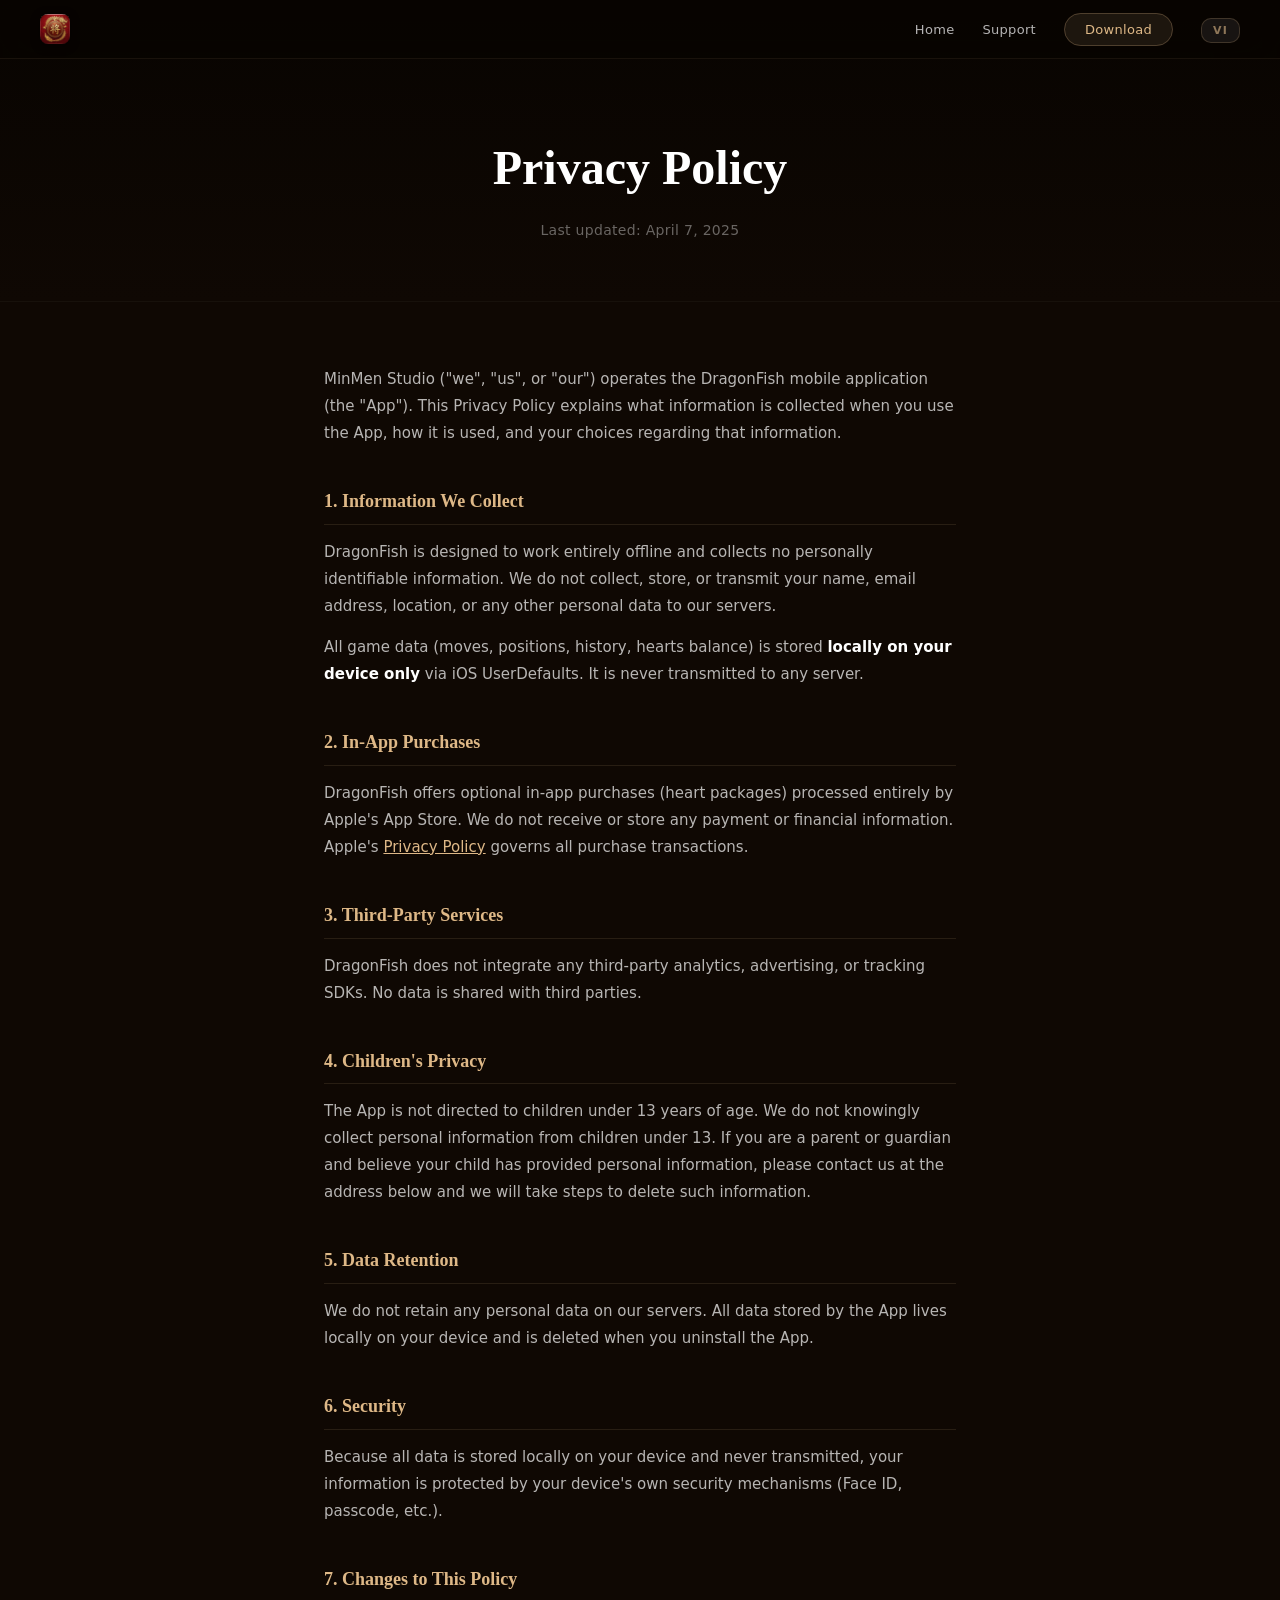
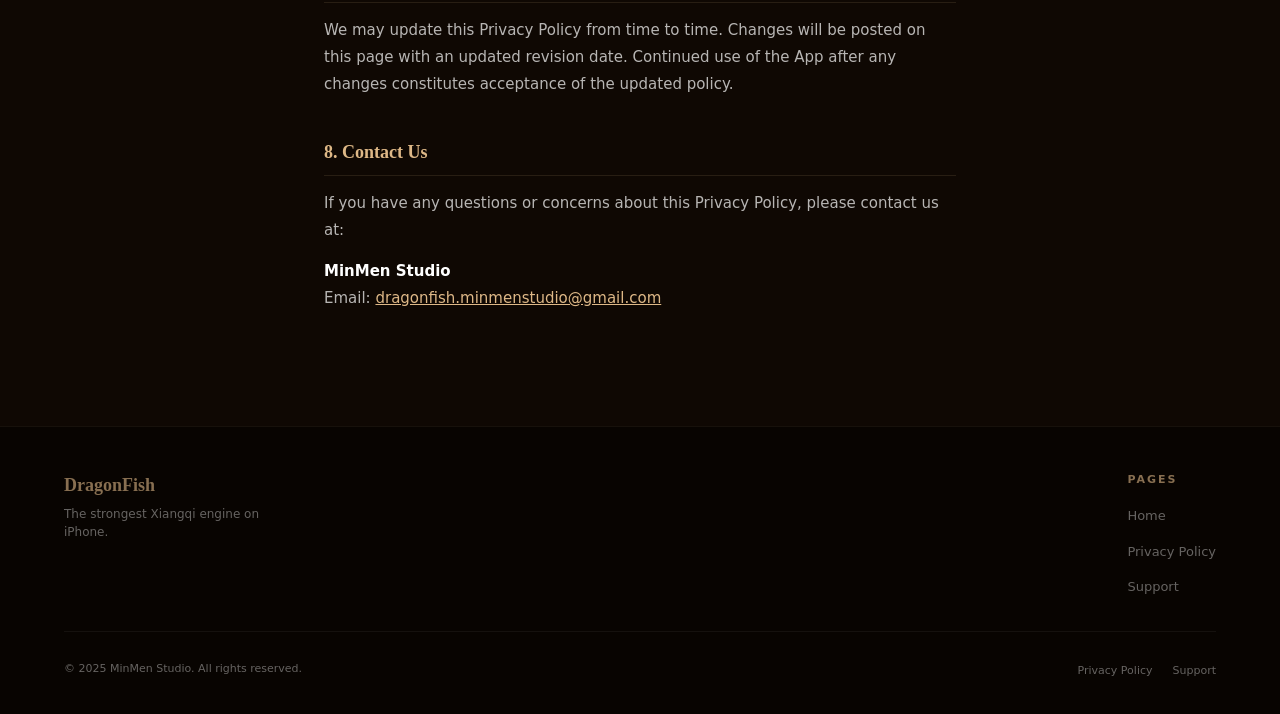
==== commit 40cc3b52: "Remove DragonFish text from navbar, keep logo only" ====
--- a/privacy.html
+++ b/privacy.html
@@ -15,11 +15,10 @@
 <nav class="nav">
   <a href="index.html" class="nav-brand">
     <img src="assets/icon/AppIcon-1024.png" alt="DragonFish icon" />
-    <span class="nav-brand-name">DragonFish</span>
   </a>
   <ul class="nav-links">
-    <li><a href="index.html" data-i18n="nav.home">Home</a></li>
-    <li><a href="support.html" data-i18n="nav.support">Support</a></li>
+    <li class="nav-hide-sm"><a href="index.html" data-i18n="nav.home">Home</a></li>
+    <li class="nav-hide-sm"><a href="support.html" data-i18n="nav.support">Support</a></li>
     <li><a href="index.html#download" class="nav-cta" data-i18n="nav.download">Download</a></li>
     <li><button class="lang-toggle" id="lang-toggle" aria-label="Switch language">VI</button></li>
   </ul>
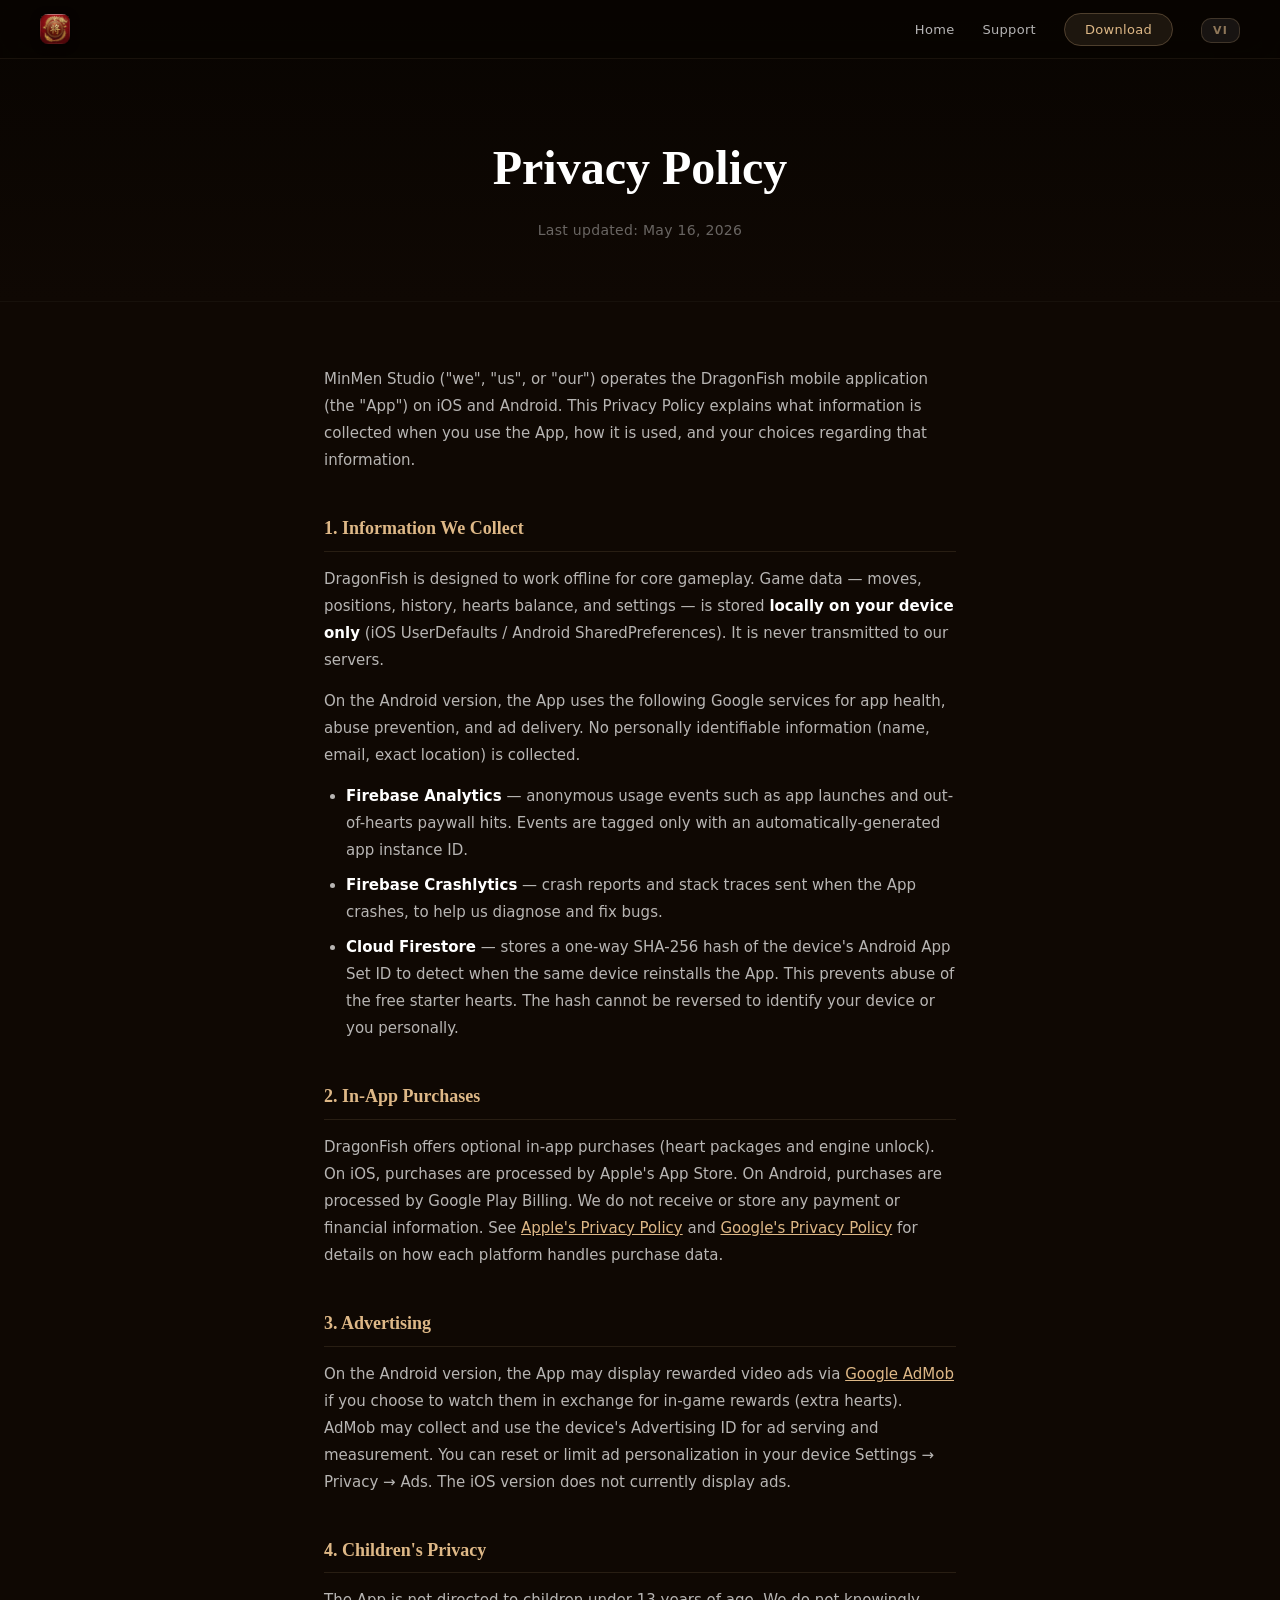
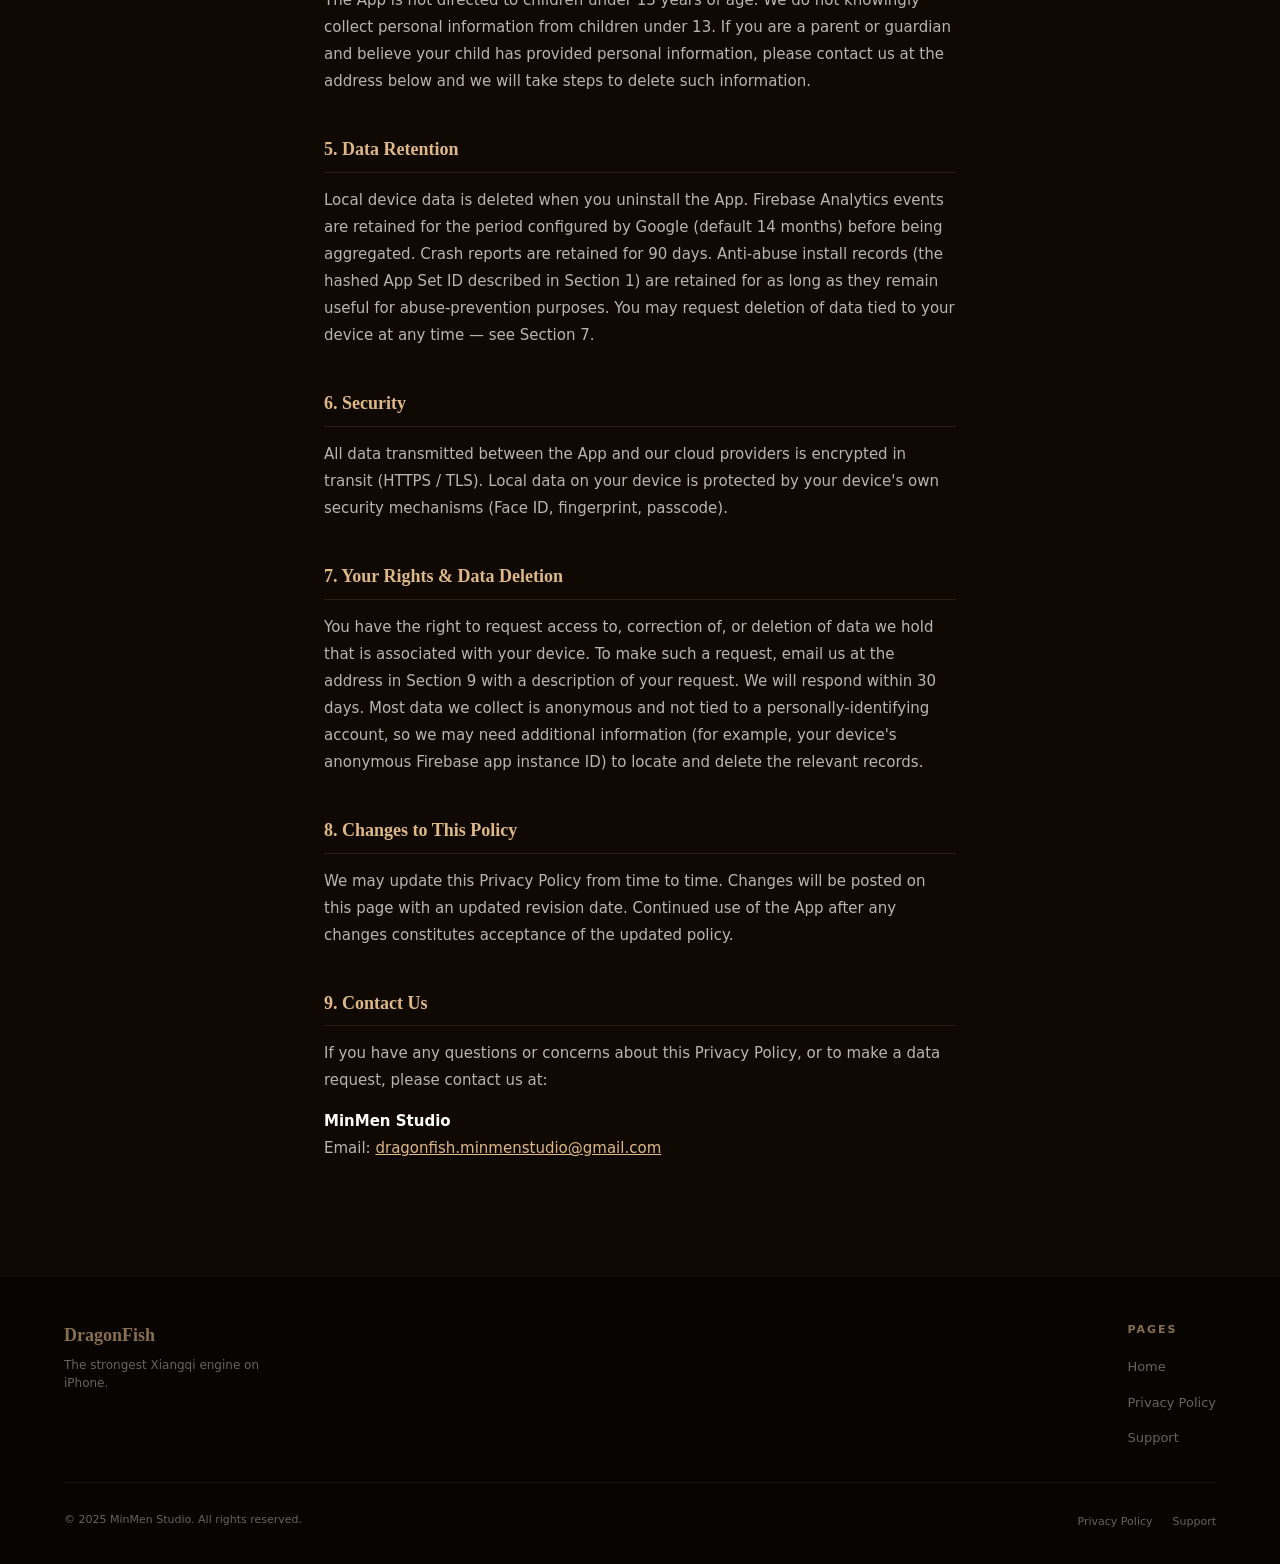
==== commit 5b09ce9e: "Prep for Android launch: privacy policy + Google Play coming-soon badge Privacy policy (privacy.html" ====
--- a/privacy.html
+++ b/privacy.html
@@ -4,7 +4,7 @@
   <meta charset="UTF-8" />
   <meta name="viewport" content="width=device-width, initial-scale=1.0" />
   <title>Privacy Policy — DragonFish</title>
-  <meta name="description" content="Privacy Policy for DragonFish — Xiangqi Engine iOS app." />
+  <meta name="description" content="Privacy Policy for DragonFish — Xiangqi Engine for iOS and Android." />
   <meta name="theme-color" content="#0f0803" />
   <link rel="icon" type="image/png" href="assets/icon/AppIcon-1024.png" />
   <link rel="stylesheet" href="assets/css/style.css" />
@@ -27,41 +27,62 @@
 <!-- ====== PAGE HERO ====== -->
 <div class="page-hero">
   <h1 data-i18n="privacy.hero.title">Privacy Policy</h1>
-  <p data-i18n="privacy.hero.sub">Last updated: April 7, 2025</p>
+  <p data-i18n="privacy.hero.sub">Last updated: May 16, 2026</p>
 </div>
 
 <!-- ====== CONTENT ====== -->
 <div class="page-content">
 
   <p data-i18n="privacy.intro">
-    MinMen Studio ("we", "us", or "our") operates the DragonFish mobile application (the "App").
-    This Privacy Policy explains what information is collected when you use the App, how it is used,
-    and your choices regarding that information.
+    MinMen Studio ("we", "us", or "our") operates the DragonFish mobile application (the "App")
+    on iOS and Android. This Privacy Policy explains what information is collected when you use
+    the App, how it is used, and your choices regarding that information.
   </p>
 
   <h2 data-i18n="privacy.h1">1. Information We Collect</h2>
-  <p data-i18n="privacy.1.p1">
-    DragonFish is designed to work entirely offline and collects no personally identifiable
-    information. We do not collect, store, or transmit your name, email address, location,
-    or any other personal data to our servers.
+  <p data-i18n-html="privacy.1.p1">
+    DragonFish is designed to work offline for core gameplay. Game data — moves, positions, history,
+    hearts balance, and settings — is stored <strong>locally on your device only</strong>
+    (iOS UserDefaults / Android SharedPreferences). It is never transmitted to our servers.
   </p>
-  <p data-i18n-html="privacy.1.p2">
-    All game data (moves, positions, history, hearts balance) is stored <strong>locally on your
-    device only</strong> via iOS UserDefaults. It is never transmitted to any server.
+  <p data-i18n="privacy.1.p2">
+    On the Android version, the App uses the following Google services for app health, abuse prevention,
+    and ad delivery. No personally identifiable information (name, email, exact location) is collected.
   </p>
+  <ul>
+    <li data-i18n-html="privacy.1.li1">
+      <strong>Firebase Analytics</strong> — anonymous usage events such as app launches and out-of-hearts
+      paywall hits. Events are tagged only with an automatically-generated app instance ID.
+    </li>
+    <li data-i18n-html="privacy.1.li2">
+      <strong>Firebase Crashlytics</strong> — crash reports and stack traces sent when the App crashes,
+      to help us diagnose and fix bugs.
+    </li>
+    <li data-i18n-html="privacy.1.li3">
+      <strong>Cloud Firestore</strong> — stores a one-way SHA-256 hash of the device's Android App Set ID
+      to detect when the same device reinstalls the App. This prevents abuse of the free starter hearts.
+      The hash cannot be reversed to identify your device or you personally.
+    </li>
+  </ul>
 
   <h2 data-i18n="privacy.h2">2. In-App Purchases</h2>
   <p data-i18n-html="privacy.2.p">
-    DragonFish offers optional in-app purchases (heart packages) processed entirely by Apple's
-    App Store. We do not receive or store any payment or financial information. Apple's
-    <a href="https://www.apple.com/legal/privacy/" target="_blank" rel="noopener noreferrer">Privacy Policy</a>
-    governs all purchase transactions.
+    DragonFish offers optional in-app purchases (heart packages and engine unlock). On iOS, purchases
+    are processed by Apple's App Store. On Android, purchases are processed by Google Play Billing.
+    We do not receive or store any payment or financial information. See
+    <a href="https://www.apple.com/legal/privacy/" target="_blank" rel="noopener noreferrer">Apple's Privacy Policy</a>
+    and
+    <a href="https://policies.google.com/privacy" target="_blank" rel="noopener noreferrer">Google's Privacy Policy</a>
+    for details on how each platform handles purchase data.
   </p>
 
-  <h2 data-i18n="privacy.h3">3. Third-Party Services</h2>
-  <p data-i18n="privacy.3.p">
-    DragonFish does not integrate any third-party analytics, advertising, or tracking SDKs.
-    No data is shared with third parties.
+  <h2 data-i18n="privacy.h3">3. Advertising</h2>
+  <p data-i18n-html="privacy.3.p">
+    On the Android version, the App may display rewarded video ads via
+    <a href="https://support.google.com/admob/answer/6128543" target="_blank" rel="noopener noreferrer">Google AdMob</a>
+    if you choose to watch them in exchange for in-game rewards (extra hearts). AdMob may collect and use
+    the device's Advertising ID for ad serving and measurement. You can reset or limit ad personalization
+    in your device Settings → Privacy → Ads. The iOS version does not currently display ads.
   </p>
 
   <h2 data-i18n="privacy.h4">4. Children's Privacy</h2>
@@ -74,28 +95,43 @@
 
   <h2 data-i18n="privacy.h5">5. Data Retention</h2>
   <p data-i18n="privacy.5.p">
-    We do not retain any personal data on our servers. All data stored by the App lives
-    locally on your device and is deleted when you uninstall the App.
+    Local device data is deleted when you uninstall the App. Firebase Analytics events are retained
+    for the period configured by Google (default 14 months) before being aggregated. Crash reports
+    are retained for 90 days. Anti-abuse install records (the hashed App Set ID described in Section 1)
+    are retained for as long as they remain useful for abuse-prevention purposes. You may request
+    deletion of data tied to your device at any time — see Section 7.
   </p>
 
   <h2 data-i18n="privacy.h6">6. Security</h2>
   <p data-i18n="privacy.6.p">
-    Because all data is stored locally on your device and never transmitted, your information
-    is protected by your device's own security mechanisms (Face ID, passcode, etc.).
+    All data transmitted between the App and our cloud providers is encrypted in transit
+    (HTTPS / TLS). Local data on your device is protected by your device's own security mechanisms
+    (Face ID, fingerprint, passcode).
   </p>
 
-  <h2 data-i18n="privacy.h7">7. Changes to This Policy</h2>
+  <h2 data-i18n="privacy.h7">7. Your Rights &amp; Data Deletion</h2>
   <p data-i18n="privacy.7.p">
+    You have the right to request access to, correction of, or deletion of data we hold that is
+    associated with your device. To make such a request, email us at the address in Section 9
+    with a description of your request. We will respond within 30 days. Most data we collect is
+    anonymous and not tied to a personally-identifying account, so we may need additional information
+    (for example, your device's anonymous Firebase app instance ID) to locate and delete the relevant
+    records.
+  </p>
+
+  <h2 data-i18n="privacy.h8">8. Changes to This Policy</h2>
+  <p data-i18n="privacy.8.p">
     We may update this Privacy Policy from time to time. Changes will be posted on this page
     with an updated revision date. Continued use of the App after any changes constitutes
     acceptance of the updated policy.
   </p>
 
-  <h2 data-i18n="privacy.h8">8. Contact Us</h2>
-  <p data-i18n="privacy.8.p1">
-    If you have any questions or concerns about this Privacy Policy, please contact us at:
+  <h2 data-i18n="privacy.h9">9. Contact Us</h2>
+  <p data-i18n="privacy.9.p1">
+    If you have any questions or concerns about this Privacy Policy, or to make a data request,
+    please contact us at:
   </p>
-  <p data-i18n-html="privacy.8.p2">
+  <p data-i18n-html="privacy.9.p2">
     <strong>MinMen Studio</strong><br />
     Email: <a href="mailto:dragonfish.minmenstudio@gmail.com">dragonfish.minmenstudio@gmail.com</a>
   </p>
--- a/assets/css/style.css
+++ b/assets/css/style.css
@@ -222,6 +222,23 @@
 
 .btn-appstore svg { width: 22px; height: 22px; fill: var(--gold); flex-shrink: 0; }
 
+/* "Coming soon" Play Store placeholder — same shape as App Store button but
+   visibly non-interactive and dimmed. Swap the modifier class for a real
+   .btn-appstore (or remove this rule) once the Android app ships. */
+.btn-appstore-soon {
+  opacity: 0.55;
+  cursor: default;
+}
+.btn-appstore-soon:hover {
+  /* Override the .btn-appstore:hover lift — non-interactive should stay still. */
+  background: linear-gradient(135deg,
+    rgba(245,210,138,0.13),
+    rgba(199,138,61,0.08));
+  border-color: rgba(222,184,135,0.28);
+  transform: none;
+  box-shadow: none;
+}
+
 .btn-store-text small {
   display: block; font-size: 10px;
   font-weight: 400; letter-spacing: 0.5px;
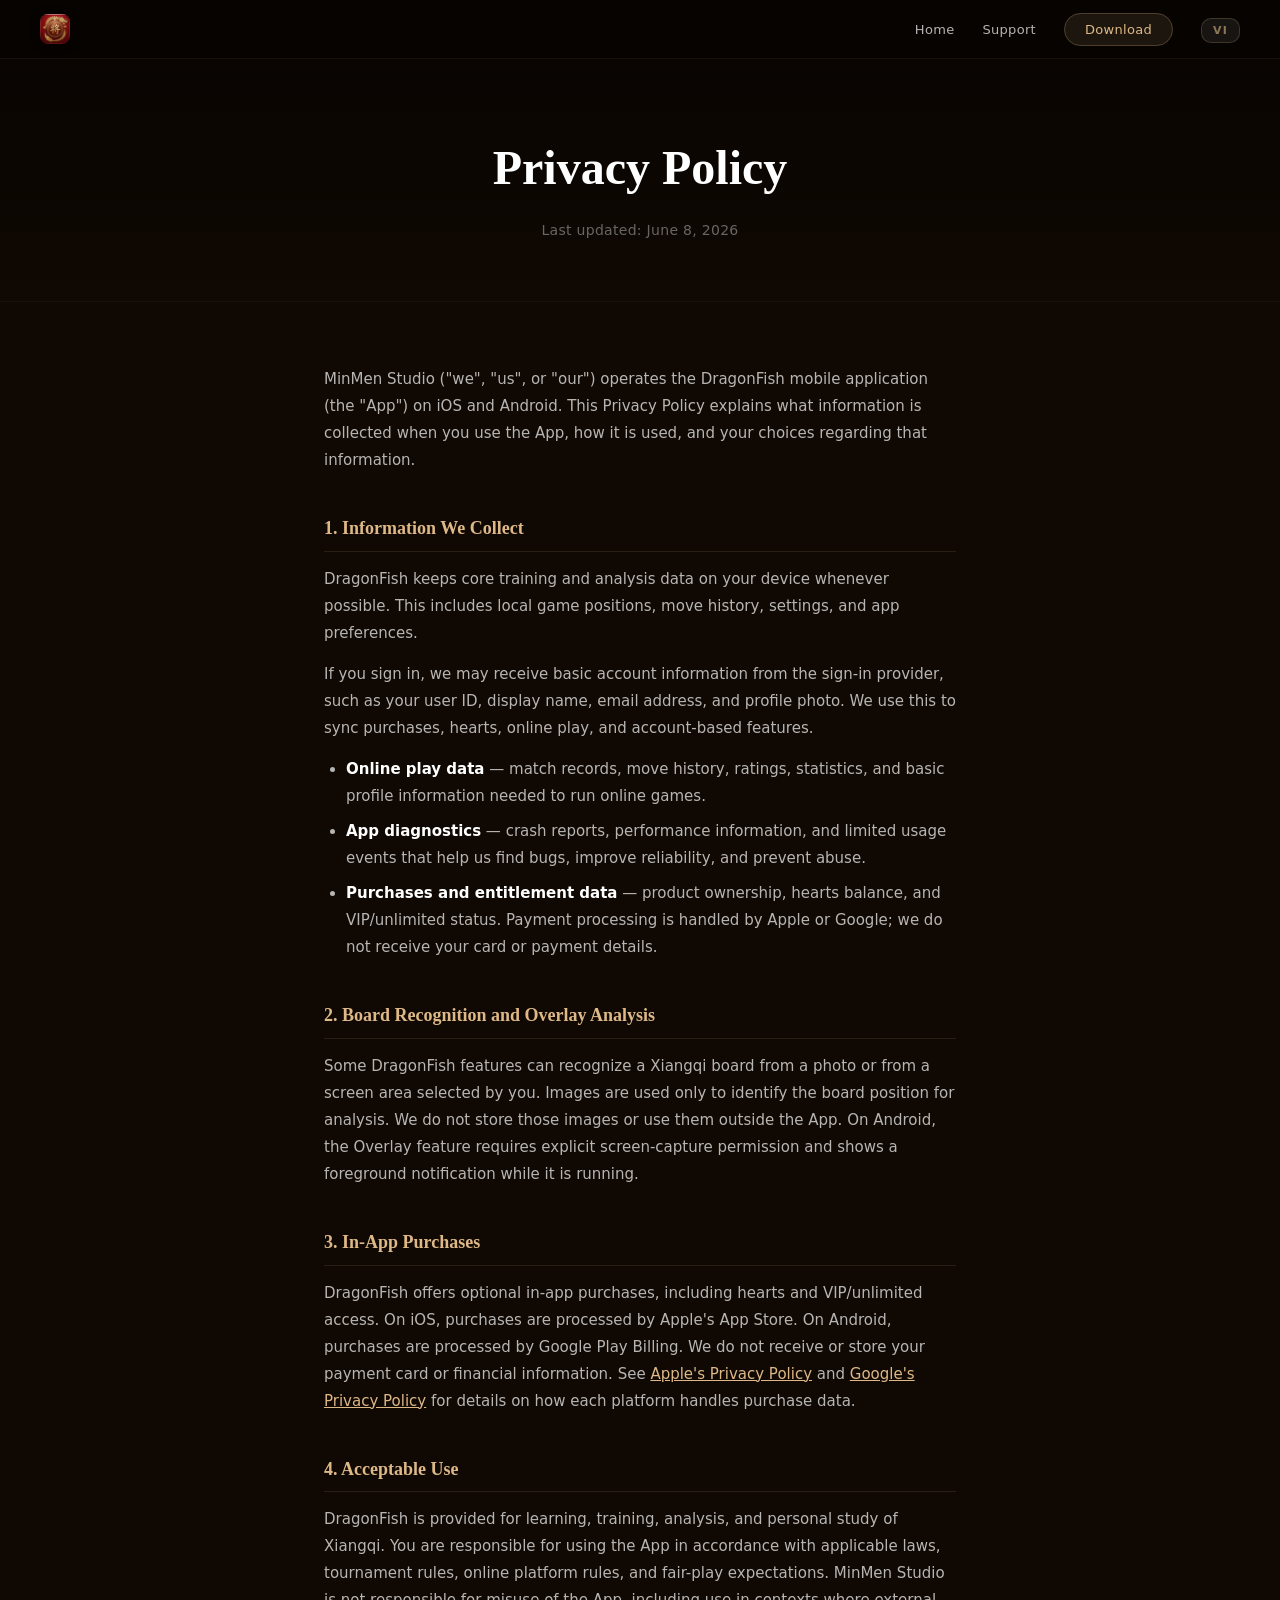
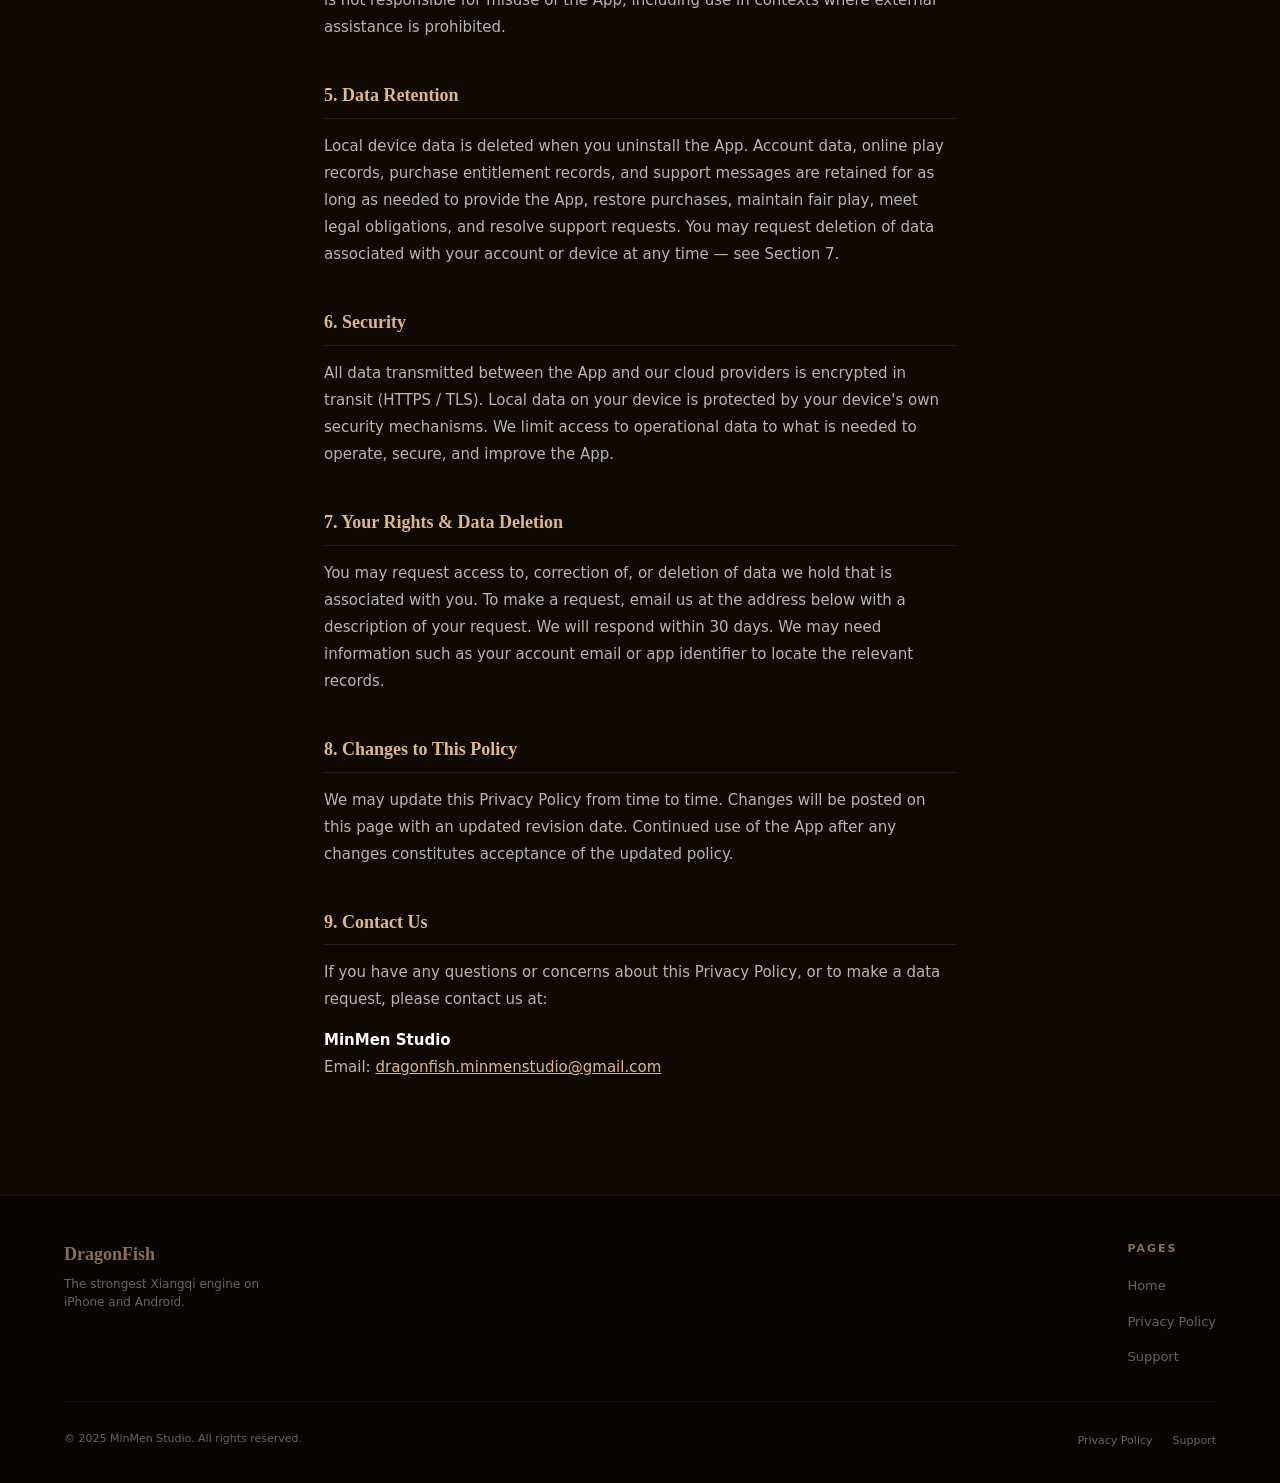
==== commit 9dd3b4a5: "Update website for Android release" ====
--- a/privacy.html
+++ b/privacy.html
@@ -27,7 +27,7 @@
 <!-- ====== PAGE HERO ====== -->
 <div class="page-hero">
   <h1 data-i18n="privacy.hero.title">Privacy Policy</h1>
-  <p data-i18n="privacy.hero.sub">Last updated: May 16, 2026</p>
+  <p data-i18n="privacy.hero.sub">Last updated: June 8, 2026</p>
 </div>
 
 <!-- ====== CONTENT ====== -->
@@ -41,82 +41,77 @@
 
   <h2 data-i18n="privacy.h1">1. Information We Collect</h2>
   <p data-i18n-html="privacy.1.p1">
-    DragonFish is designed to work offline for core gameplay. Game data — moves, positions, history,
-    hearts balance, and settings — is stored <strong>locally on your device only</strong>
-    (iOS UserDefaults / Android SharedPreferences). It is never transmitted to our servers.
+    DragonFish keeps core training and analysis data on your device whenever possible. This includes
+    local game positions, move history, settings, and app preferences.
   </p>
   <p data-i18n="privacy.1.p2">
-    On the Android version, the App uses the following Google services for app health, abuse prevention,
-    and ad delivery. No personally identifiable information (name, email, exact location) is collected.
+    If you sign in, we may receive basic account information from the sign-in provider, such as your user ID,
+    display name, email address, and profile photo. We use this to sync purchases, hearts, online play, and
+    account-based features.
   </p>
   <ul>
     <li data-i18n-html="privacy.1.li1">
-      <strong>Firebase Analytics</strong> — anonymous usage events such as app launches and out-of-hearts
-      paywall hits. Events are tagged only with an automatically-generated app instance ID.
+      <strong>Online play data</strong> — match records, move history, ratings, statistics, and basic profile
+      information needed to run online games.
     </li>
     <li data-i18n-html="privacy.1.li2">
-      <strong>Firebase Crashlytics</strong> — crash reports and stack traces sent when the App crashes,
-      to help us diagnose and fix bugs.
+      <strong>App diagnostics</strong> — crash reports, performance information, and limited usage events
+      that help us find bugs, improve reliability, and prevent abuse.
     </li>
     <li data-i18n-html="privacy.1.li3">
-      <strong>Cloud Firestore</strong> — stores a one-way SHA-256 hash of the device's Android App Set ID
-      to detect when the same device reinstalls the App. This prevents abuse of the free starter hearts.
-      The hash cannot be reversed to identify your device or you personally.
+      <strong>Purchases and entitlement data</strong> — product ownership, hearts balance, and VIP/unlimited
+      status. Payment processing is handled by Apple or Google; we do not receive your card or payment details.
     </li>
   </ul>
 
-  <h2 data-i18n="privacy.h2">2. In-App Purchases</h2>
+  <h2 data-i18n="privacy.h2">2. Board Recognition and Overlay Analysis</h2>
   <p data-i18n-html="privacy.2.p">
-    DragonFish offers optional in-app purchases (heart packages and engine unlock). On iOS, purchases
-    are processed by Apple's App Store. On Android, purchases are processed by Google Play Billing.
-    We do not receive or store any payment or financial information. See
+    Some DragonFish features can recognize a Xiangqi board from a photo or from a screen area selected by you.
+    Images are used only to identify the board position for analysis. We do not store those images or use them
+    outside the App. On Android, the Overlay feature requires explicit screen-capture permission and shows a
+    foreground notification while it is running.
+  </p>
+
+  <h2 data-i18n="privacy.h3">3. In-App Purchases</h2>
+  <p data-i18n-html="privacy.3.p">
+    DragonFish offers optional in-app purchases, including hearts and VIP/unlimited access. On iOS, purchases
+    are processed by Apple's App Store. On Android, purchases are processed by Google Play Billing. We do not
+    receive or store your payment card or financial information. See
     <a href="https://www.apple.com/legal/privacy/" target="_blank" rel="noopener noreferrer">Apple's Privacy Policy</a>
     and
     <a href="https://policies.google.com/privacy" target="_blank" rel="noopener noreferrer">Google's Privacy Policy</a>
     for details on how each platform handles purchase data.
   </p>
 
-  <h2 data-i18n="privacy.h3">3. Advertising</h2>
-  <p data-i18n-html="privacy.3.p">
-    On the Android version, the App may display rewarded video ads via
-    <a href="https://support.google.com/admob/answer/6128543" target="_blank" rel="noopener noreferrer">Google AdMob</a>
-    if you choose to watch them in exchange for in-game rewards (extra hearts). AdMob may collect and use
-    the device's Advertising ID for ad serving and measurement. You can reset or limit ad personalization
-    in your device Settings → Privacy → Ads. The iOS version does not currently display ads.
-  </p>
-
-  <h2 data-i18n="privacy.h4">4. Children's Privacy</h2>
+  <h2 data-i18n="privacy.h4">4. Acceptable Use</h2>
   <p data-i18n="privacy.4.p">
-    The App is not directed to children under 13 years of age. We do not knowingly collect
-    personal information from children under 13. If you are a parent or guardian and believe
-    your child has provided personal information, please contact us at the address below and
-    we will take steps to delete such information.
+    DragonFish is provided for learning, training, analysis, and personal study of Xiangqi. You are responsible
+    for using the App in accordance with applicable laws, tournament rules, online platform rules, and fair-play
+    expectations. MinMen Studio is not responsible for misuse of the App, including use in contexts where external
+    assistance is prohibited.
   </p>
 
   <h2 data-i18n="privacy.h5">5. Data Retention</h2>
   <p data-i18n="privacy.5.p">
-    Local device data is deleted when you uninstall the App. Firebase Analytics events are retained
-    for the period configured by Google (default 14 months) before being aggregated. Crash reports
-    are retained for 90 days. Anti-abuse install records (the hashed App Set ID described in Section 1)
-    are retained for as long as they remain useful for abuse-prevention purposes. You may request
-    deletion of data tied to your device at any time — see Section 7.
+    Local device data is deleted when you uninstall the App. Account data, online play records, purchase
+    entitlement records, and support messages are retained for as long as needed to provide the App,
+    restore purchases, maintain fair play, meet legal obligations, and resolve support requests. You may
+    request deletion of data associated with your account or device at any time — see Section 7.
   </p>
 
   <h2 data-i18n="privacy.h6">6. Security</h2>
   <p data-i18n="privacy.6.p">
     All data transmitted between the App and our cloud providers is encrypted in transit
-    (HTTPS / TLS). Local data on your device is protected by your device's own security mechanisms
-    (Face ID, fingerprint, passcode).
+    (HTTPS / TLS). Local data on your device is protected by your device's own security mechanisms.
+    We limit access to operational data to what is needed to operate, secure, and improve the App.
   </p>
 
   <h2 data-i18n="privacy.h7">7. Your Rights &amp; Data Deletion</h2>
   <p data-i18n="privacy.7.p">
-    You have the right to request access to, correction of, or deletion of data we hold that is
-    associated with your device. To make such a request, email us at the address in Section 9
-    with a description of your request. We will respond within 30 days. Most data we collect is
-    anonymous and not tied to a personally-identifying account, so we may need additional information
-    (for example, your device's anonymous Firebase app instance ID) to locate and delete the relevant
-    records.
+    You may request access to, correction of, or deletion of data we hold that is associated with you.
+    To make a request, email us at the address below with a description of your request. We will respond
+    within 30 days. We may need information such as your account email or app identifier to locate the
+    relevant records.
   </p>
 
   <h2 data-i18n="privacy.h8">8. Changes to This Policy</h2>
@@ -144,7 +139,7 @@
     <div class="footer-top">
       <div class="footer-brand-col">
         <div class="footer-logo">DragonFish</div>
-        <p data-i18n="footer.desc.short">The strongest Xiangqi engine on iPhone.</p>
+        <p data-i18n="footer.desc.short">The strongest Xiangqi engine on iPhone and Android.</p>
       </div>
       <nav class="footer-nav" aria-label="Footer navigation">
         <h4 data-i18n="footer.pages">Pages</h4>
--- a/assets/css/style.css
+++ b/assets/css/style.css
@@ -222,23 +222,6 @@
 
 .btn-appstore svg { width: 22px; height: 22px; fill: var(--gold); flex-shrink: 0; }
 
-/* "Coming soon" Play Store placeholder — same shape as App Store button but
-   visibly non-interactive and dimmed. Swap the modifier class for a real
-   .btn-appstore (or remove this rule) once the Android app ships. */
-.btn-appstore-soon {
-  opacity: 0.55;
-  cursor: default;
-}
-.btn-appstore-soon:hover {
-  /* Override the .btn-appstore:hover lift — non-interactive should stay still. */
-  background: linear-gradient(135deg,
-    rgba(245,210,138,0.13),
-    rgba(199,138,61,0.08));
-  border-color: rgba(222,184,135,0.28);
-  transform: none;
-  box-shadow: none;
-}
-
 .btn-store-text small {
   display: block; font-size: 10px;
   font-weight: 400; letter-spacing: 0.5px;
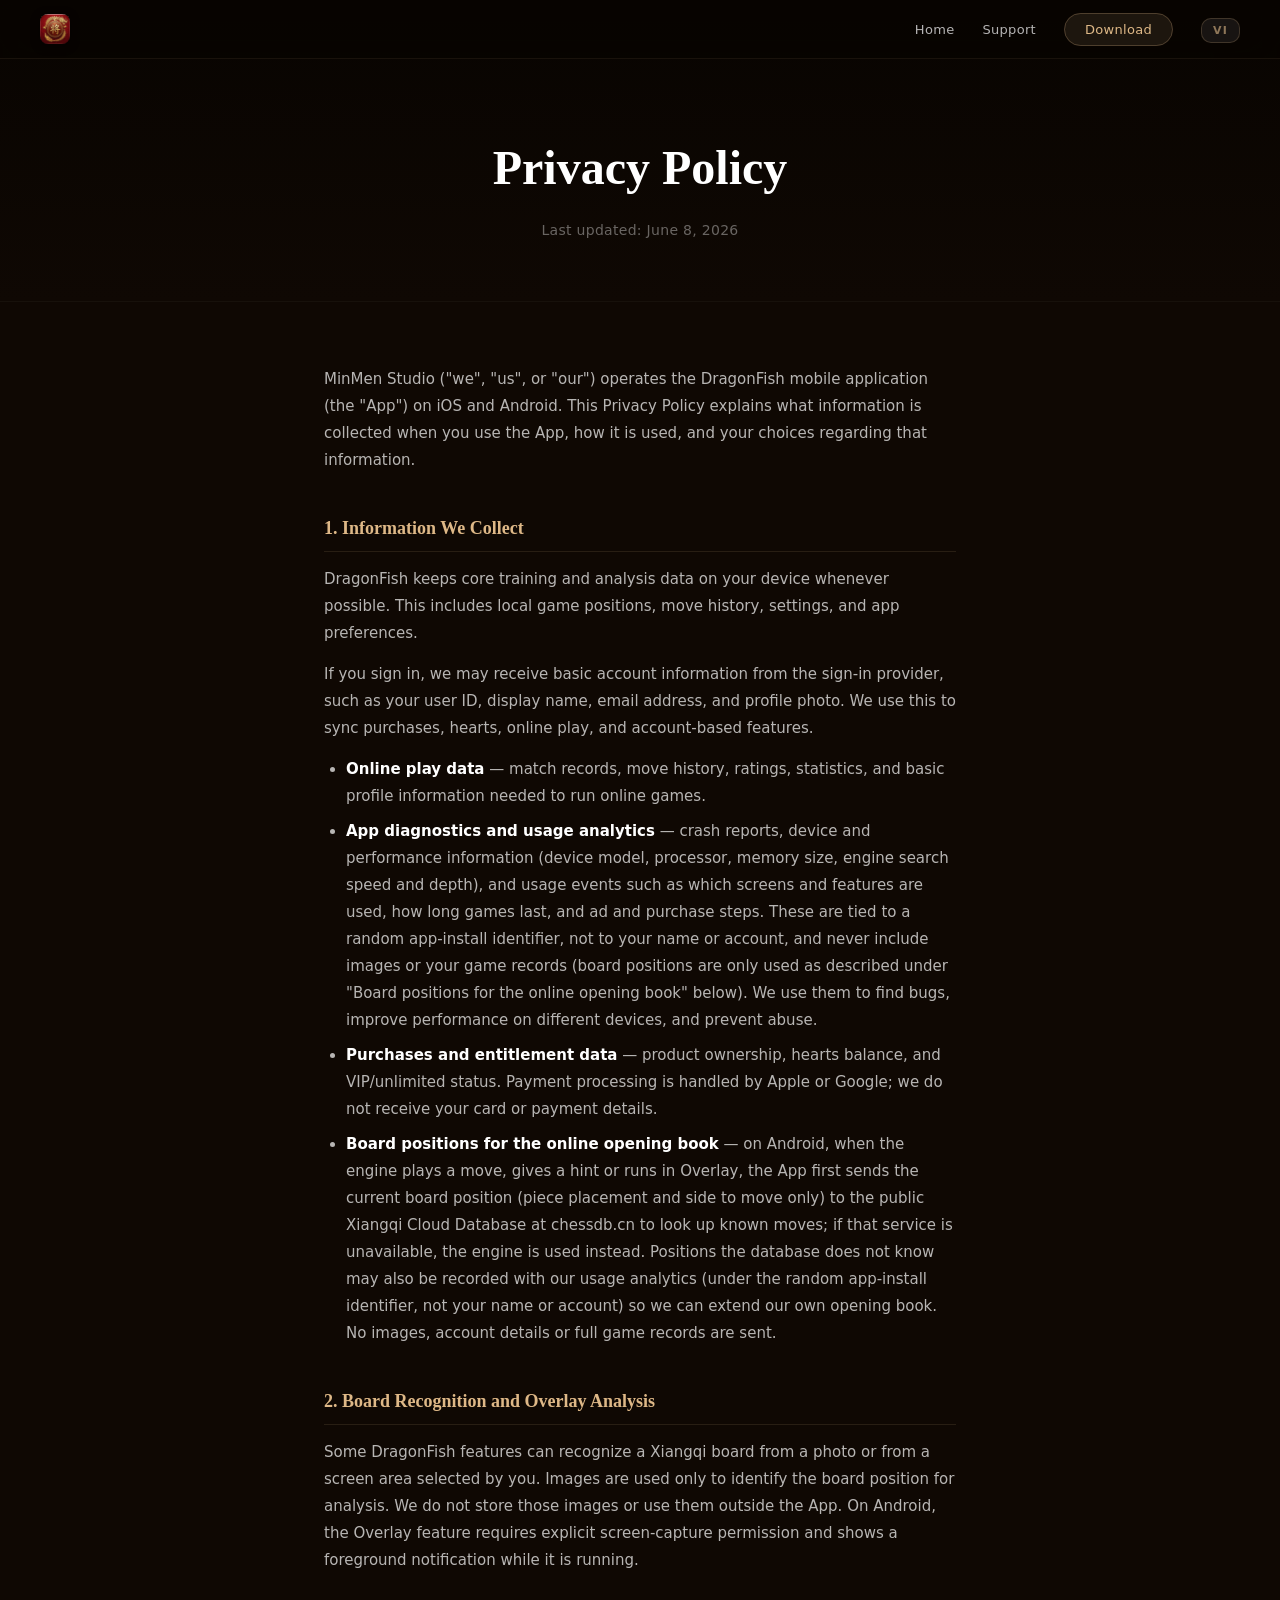
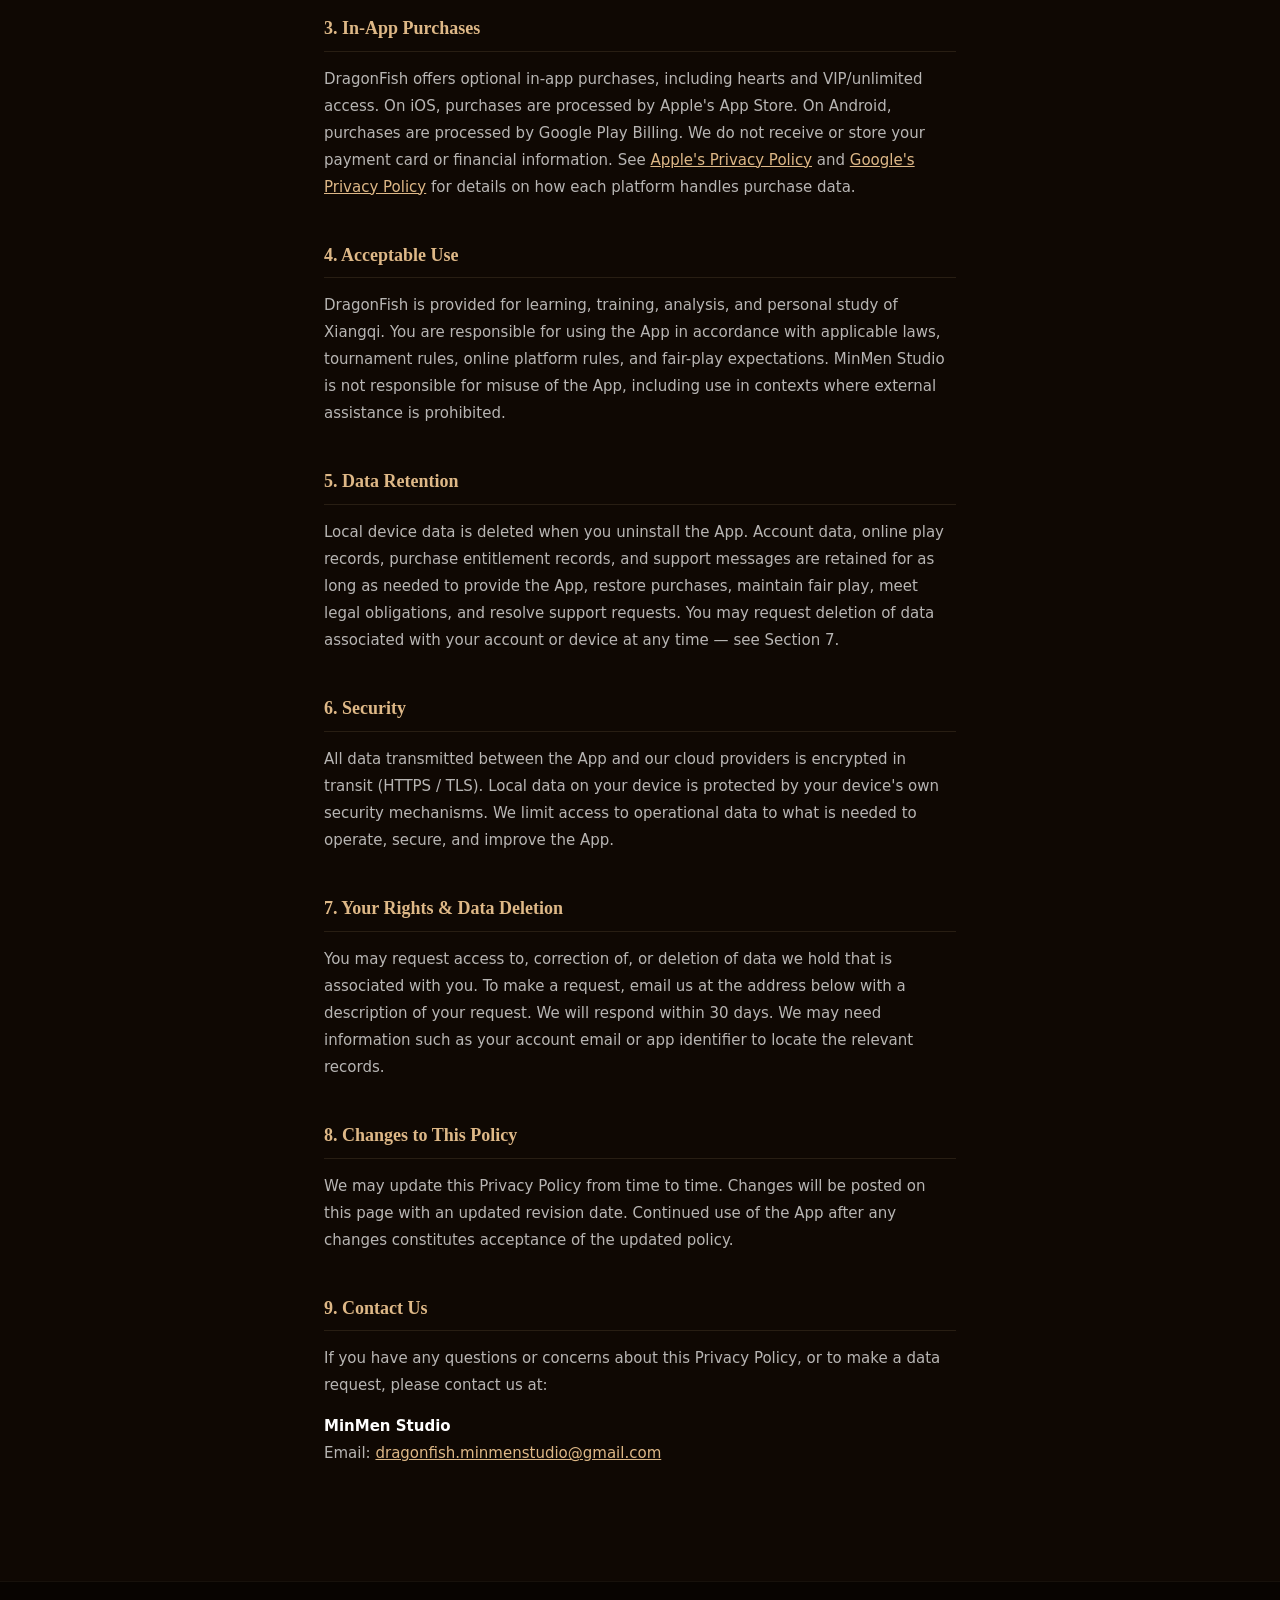
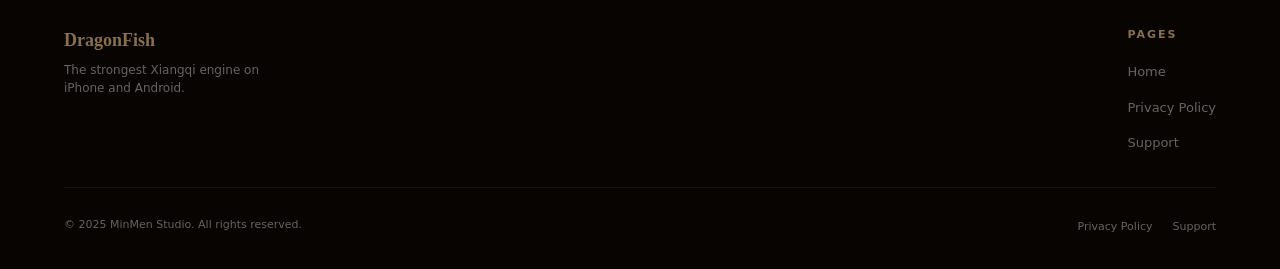
==== commit bcc47080: "Privacy: disclose analytics data and online opening book lookups Describe device/performance diagnos" ====
--- a/privacy.html
+++ b/privacy.html
@@ -55,12 +55,14 @@
       information needed to run online games.
     </li>
     <li data-i18n-html="privacy.1.li2">
-      <strong>App diagnostics</strong> — crash reports, performance information, and limited usage events
-      that help us find bugs, improve reliability, and prevent abuse.
+      <strong>App diagnostics and usage analytics</strong> — crash reports, device and performance information (device model, processor, memory size, engine search speed and depth), and usage events such as which screens and features are used, how long games last, and ad and purchase steps. These are tied to a random app-install identifier, not to your name or account, and never include images or your game records (board positions are only used as described under "Board positions for the online opening book" below). We use them to find bugs, improve performance on different devices, and prevent abuse.
     </li>
     <li data-i18n-html="privacy.1.li3">
       <strong>Purchases and entitlement data</strong> — product ownership, hearts balance, and VIP/unlimited
       status. Payment processing is handled by Apple or Google; we do not receive your card or payment details.
+    </li>
+    <li data-i18n-html="privacy.1.li4">
+      <strong>Board positions for the online opening book</strong> — on Android, when the engine plays a move, gives a hint or runs in Overlay, the App first sends the current board position (piece placement and side to move only) to the public Xiangqi Cloud Database at chessdb.cn to look up known moves; if that service is unavailable, the engine is used instead. Positions the database does not know may also be recorded with our usage analytics (under the random app-install identifier, not your name or account) so we can extend our own opening book. No images, account details or full game records are sent.
     </li>
   </ul>
 
